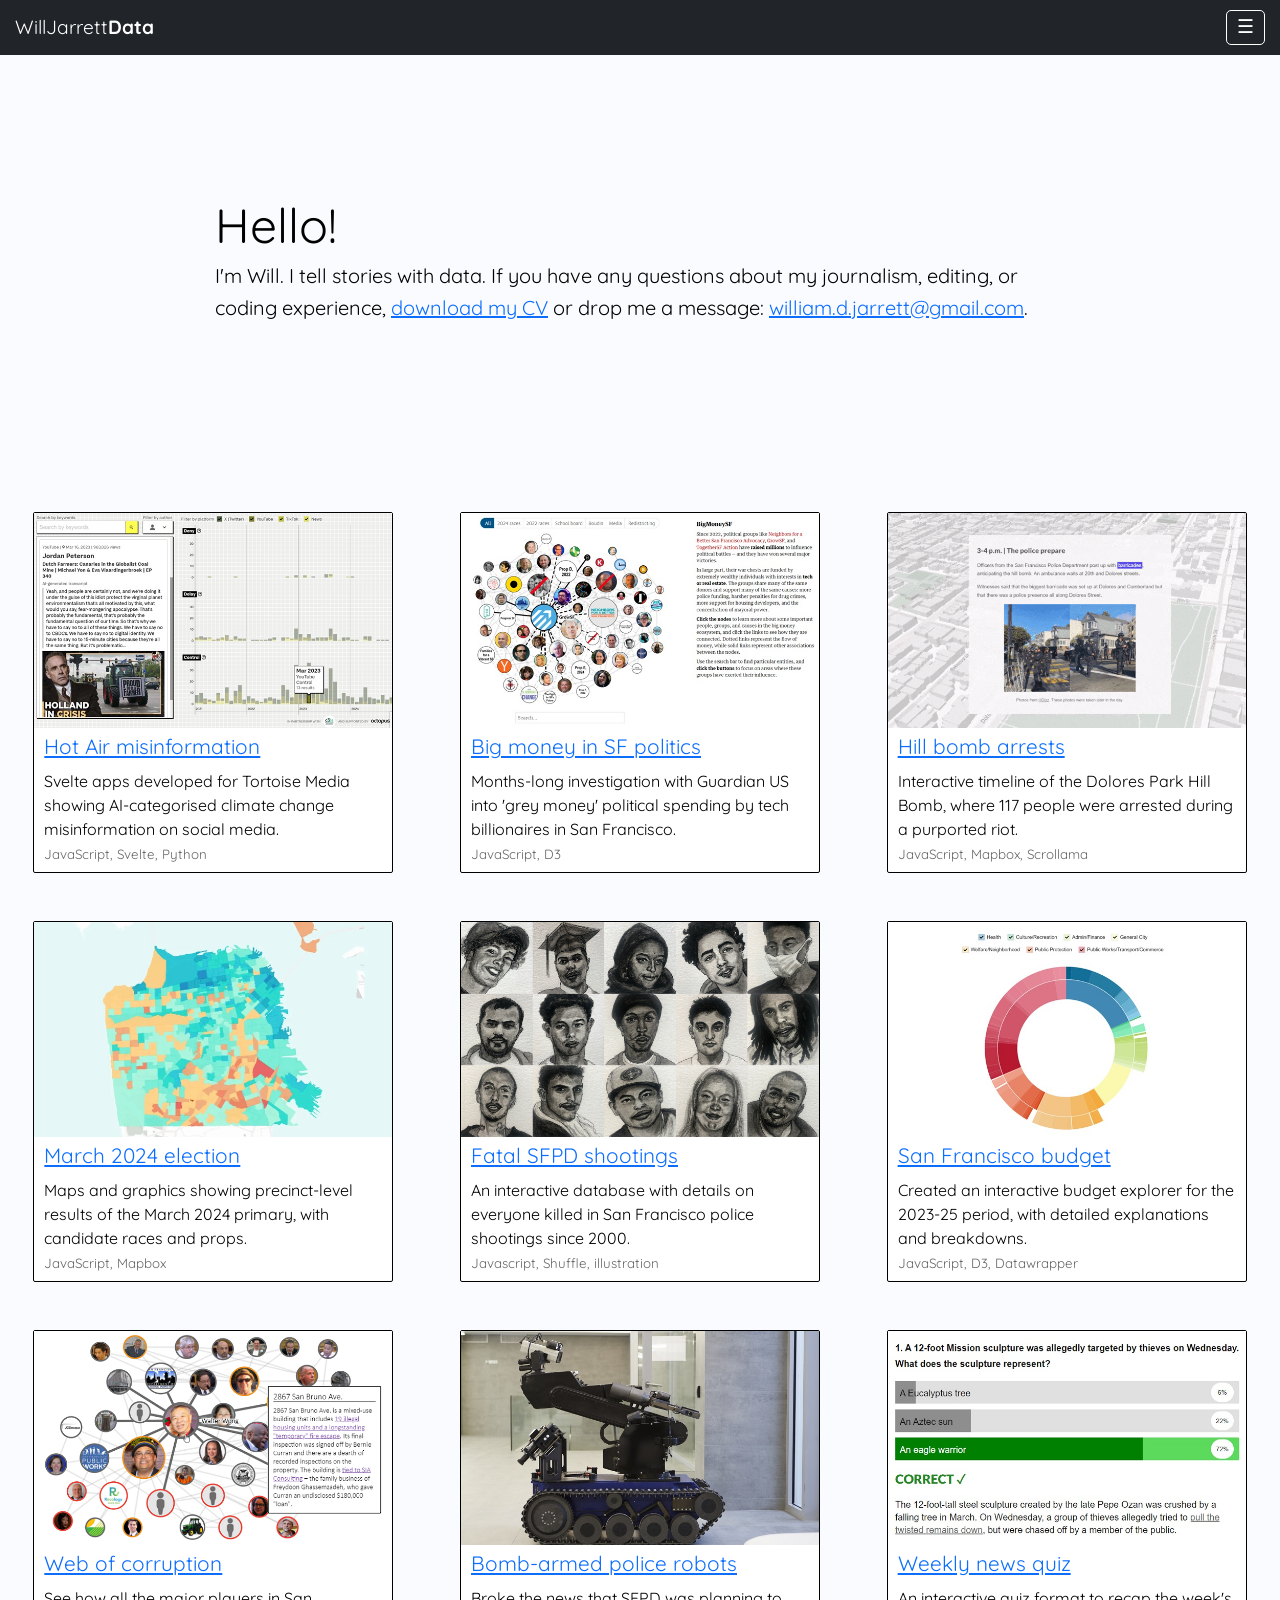
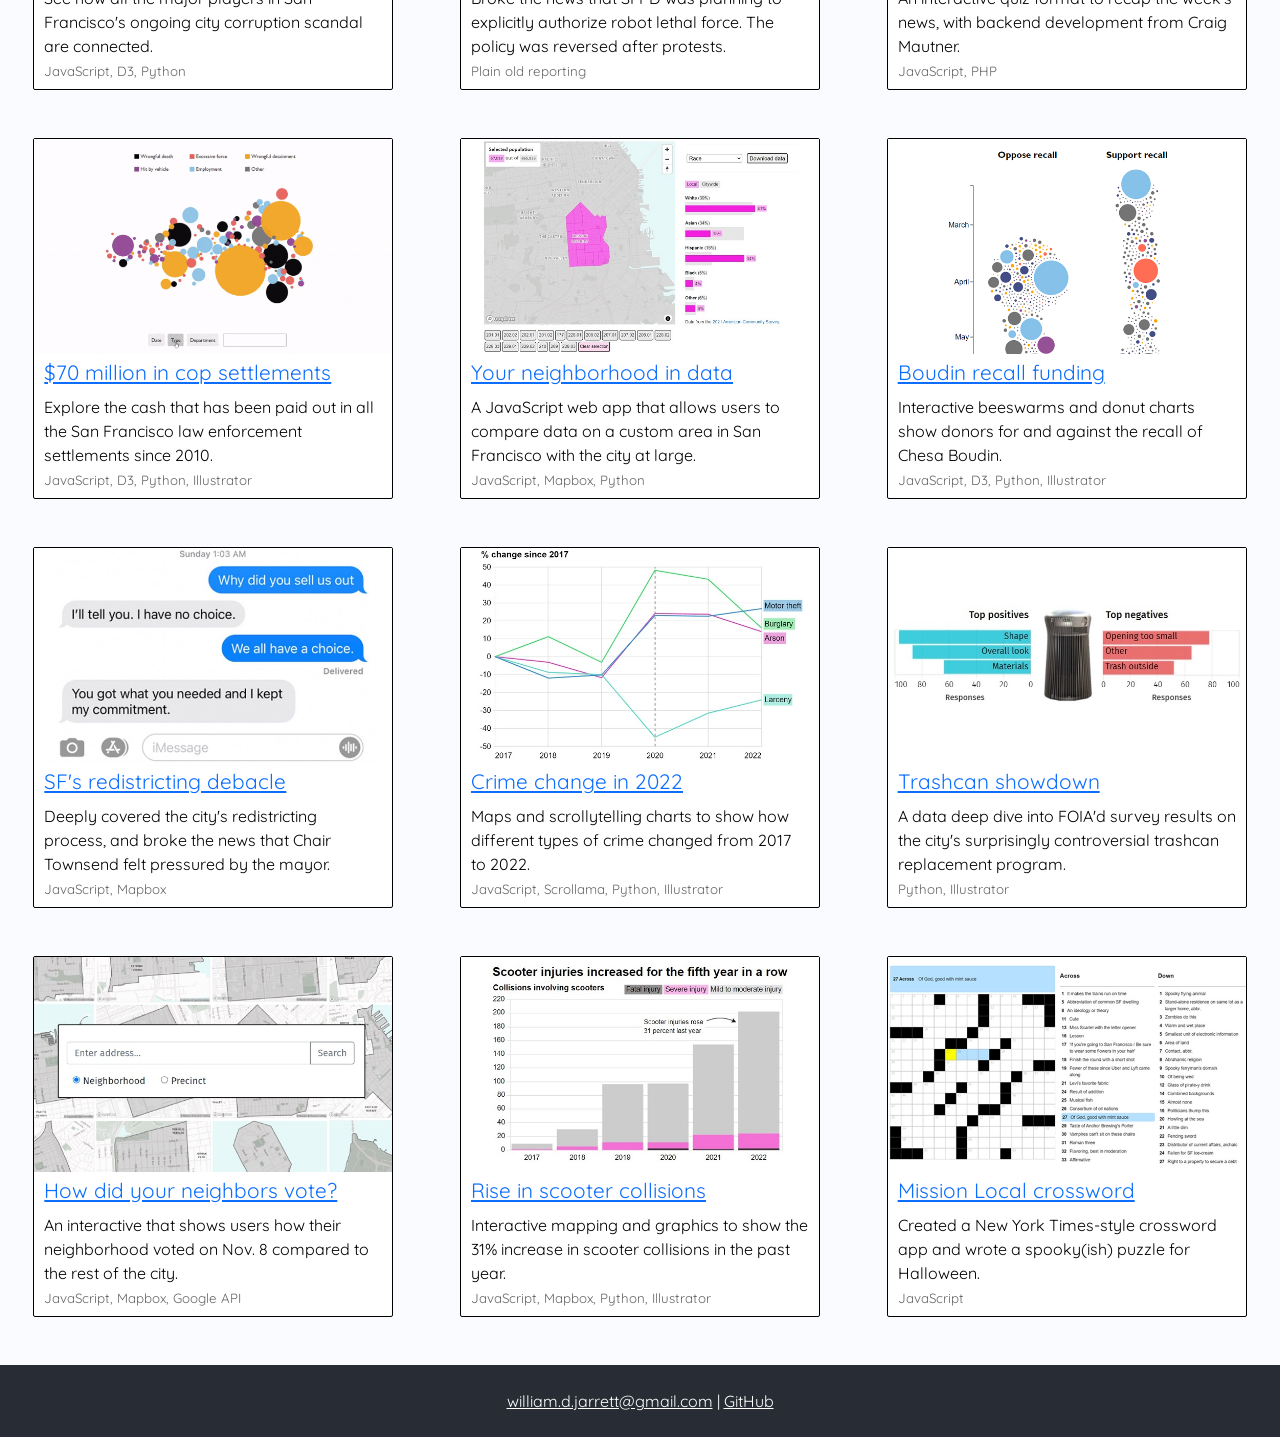
==== index.html @ de9e0d31 "Updates" ====
<!doctype html><html lang="en"><head><meta charset="utf-8"/><link rel="icon" href="/static/images/favicon.png"/><meta name="viewport" content="width=device-width,initial-scale=1"/><meta name="theme-color" content="#000000"/><meta name="description" content="Projects and CV of journalist and developer Will Jarrett"/><title>Home | Will Jarrett Data</title><script defer="defer" src="/static/js/main.ce8c24da.js"></script><link href="/static/css/main.721d0632.css" rel="stylesheet"></head><body><noscript>You need to enable JavaScript to run this site.</noscript><div id="root"></div></body></html>
---- static/css/main.721d0632.css ----
@import url(https://fonts.googleapis.com/css2?family=Quicksand:wght@300..700&display=swap);body{-webkit-font-smoothing:antialiased;-moz-osx-font-smoothing:grayscale;background-color:#f9fbff;font-family:Quicksand,Roboto,sans-serif;margin:0}a{color:#0d6efd}strong{font-weight:700}.header{background-color:#212529;color:#fff;padding:0 15px}.hidden,.visible{box-sizing:border-box;margin:0 auto;width:100%}.visible{display:flex;justify-content:space-between;padding:10px 0}.visible-title{font-weight:400;margin:5px 20px 5px 0}.visible-button,.visible-title{font-size:1.2rem;-webkit-user-select:none;user-select:none}.visible-button{background-color:#212529;border:1px solid #fff;border-radius:5px;color:#fff;cursor:pointer;padding:4px 10px 6px}.visible-button:hover{background-color:#fff;color:#212529;transition:.3s ease}.hidden{display:grid;grid-template-rows:0fr;transition:grid-template-rows .5s ease}.hidden-inner{display:flex;justify-content:space-between;overflow:hidden;width:100%}.hidden-title{font-size:1.5rem;font-weight:400;margin-bottom:5px}.hidden-about{margin:5px 0;max-width:800px}.hidden-about-text{color:#ffffff80;font-size:1rem;font-weight:400;line-height:1.5rem;margin:10px 0}.hidden-contact{margin:5px 20px}.hidden-contact-list{list-style:none;margin:0;padding:0}.hidden-contact-list-item{line-height:2rem}.hidden-contact-list-item a{color:#fff;text-decoration:underline}@media (max-width:600px){.hidden-inner{align-items:flex-start;flex-direction:column}.hidden-contact{margin:5px 0 20px}}.hidden.closed{grid-template-rows:0fr}.hidden.open{grid-template-rows:1fr}.intro{margin:140px auto;max-width:850px;padding:0 20px;text-align:left}.intro-title{font-size:3rem;font-weight:400;margin:0}.intro-text{font-size:1.25rem;font-weight:400;line-height:2rem;margin:5px 0}.article{display:flex;flex-direction:column;height:100%;max-width:360px;width:100%}.article:hover{filter:none;-webkit-filter:brightness(90%);transition:.05s ease-in-out}.article-link{color:inherit;text-decoration:none}.article-inner,.article-link{display:flex;flex-direction:column;height:100%}.article-inner{background-color:#fff;border:1px solid #000;border-radius:2px;justify-content:space-between;padding-bottom:10px}.article-image{object-fit:cover;width:100%}.article-title{color:#0d6efd;font-size:1.3rem;text-decoration:underline}.article-text,.article-title{font-weight:400;margin:5px 0;padding:0 10px}.article-text{flex-grow:1;font-size:1rem;line-height:1.5rem}.article-tags{color:#666;margin:0;padding:0 10px}.articles{grid-gap:3rem;display:grid;gap:3rem;grid-template-columns:repeat(auto-fit,minmax(clamp(260px,33%,320px),1fr));justify-items:center;margin:0 auto;max-width:1300px;padding:3rem 1.5rem}.footer{background-color:#282c34;color:#fff;padding:10px;text-align:center}.footer a{color:inherit;text-decoration:underline}
/*# sourceMappingURL=main.721d0632.css.map*/
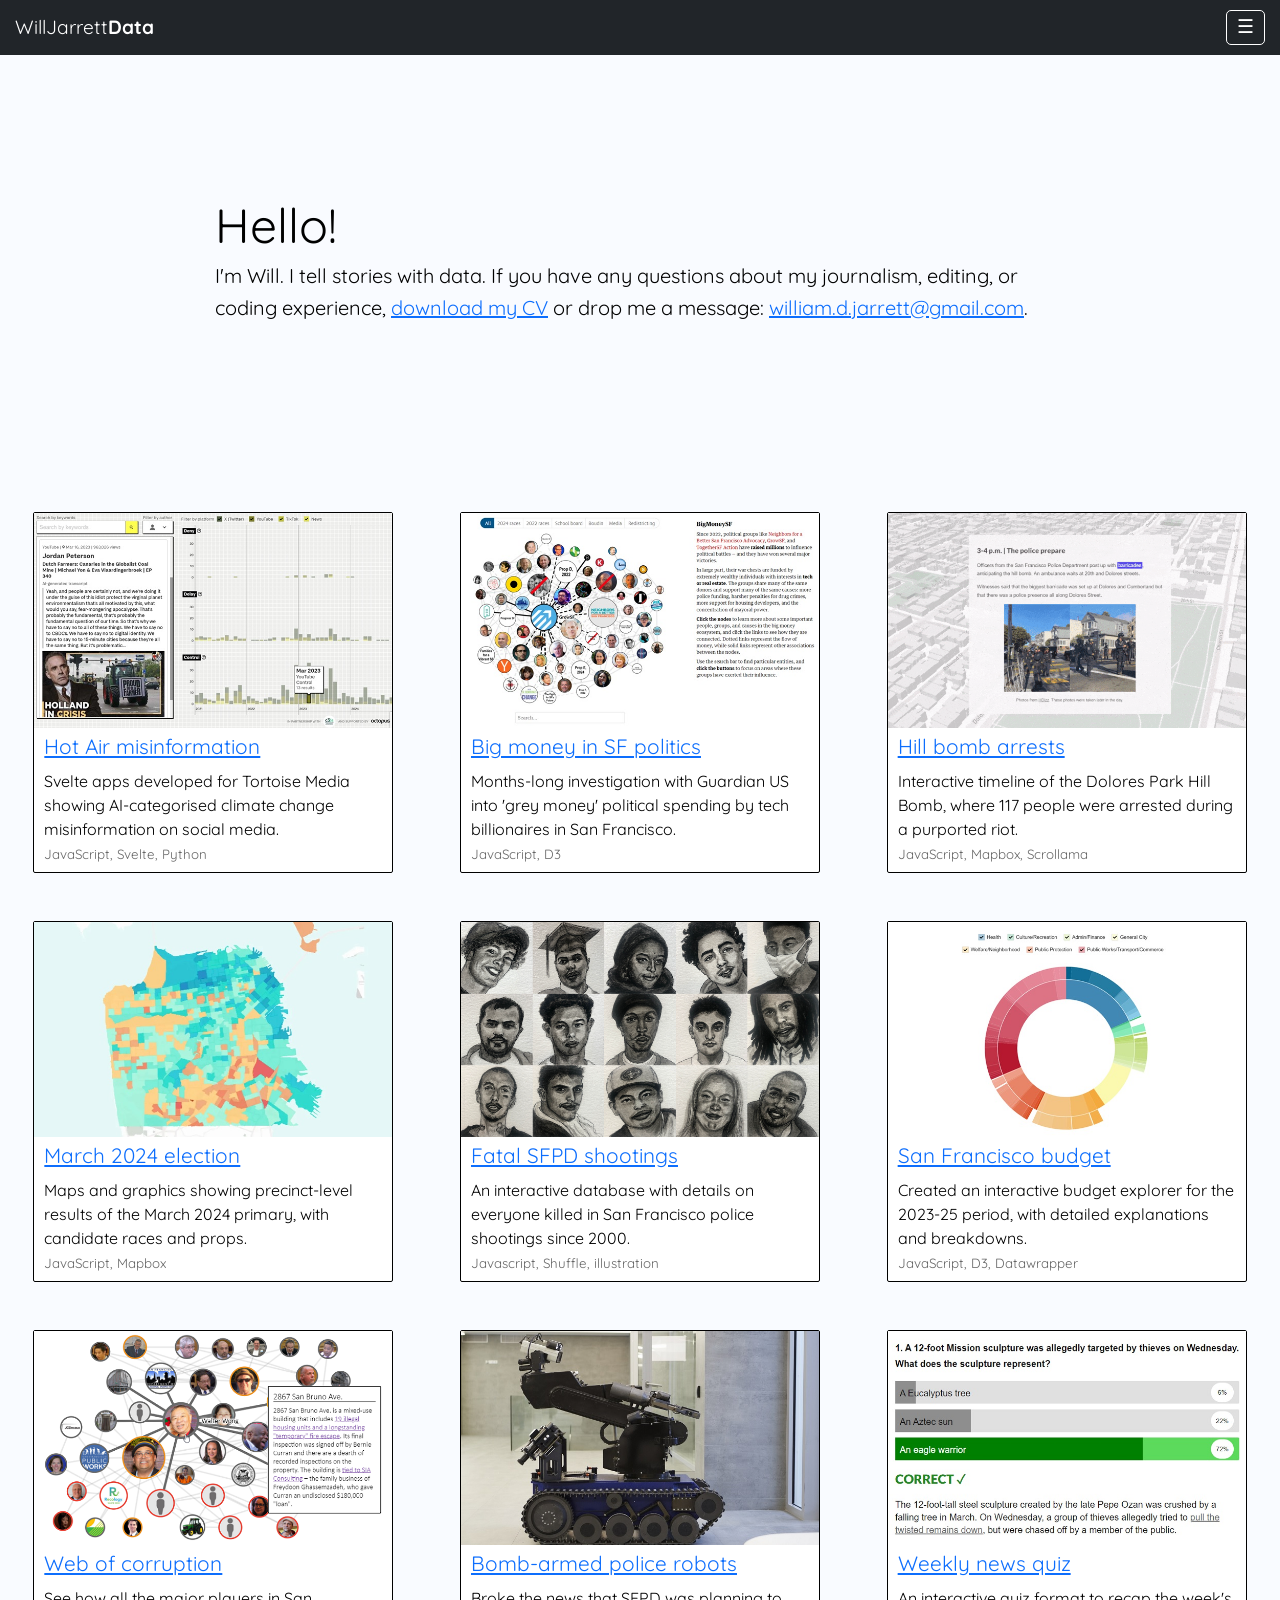
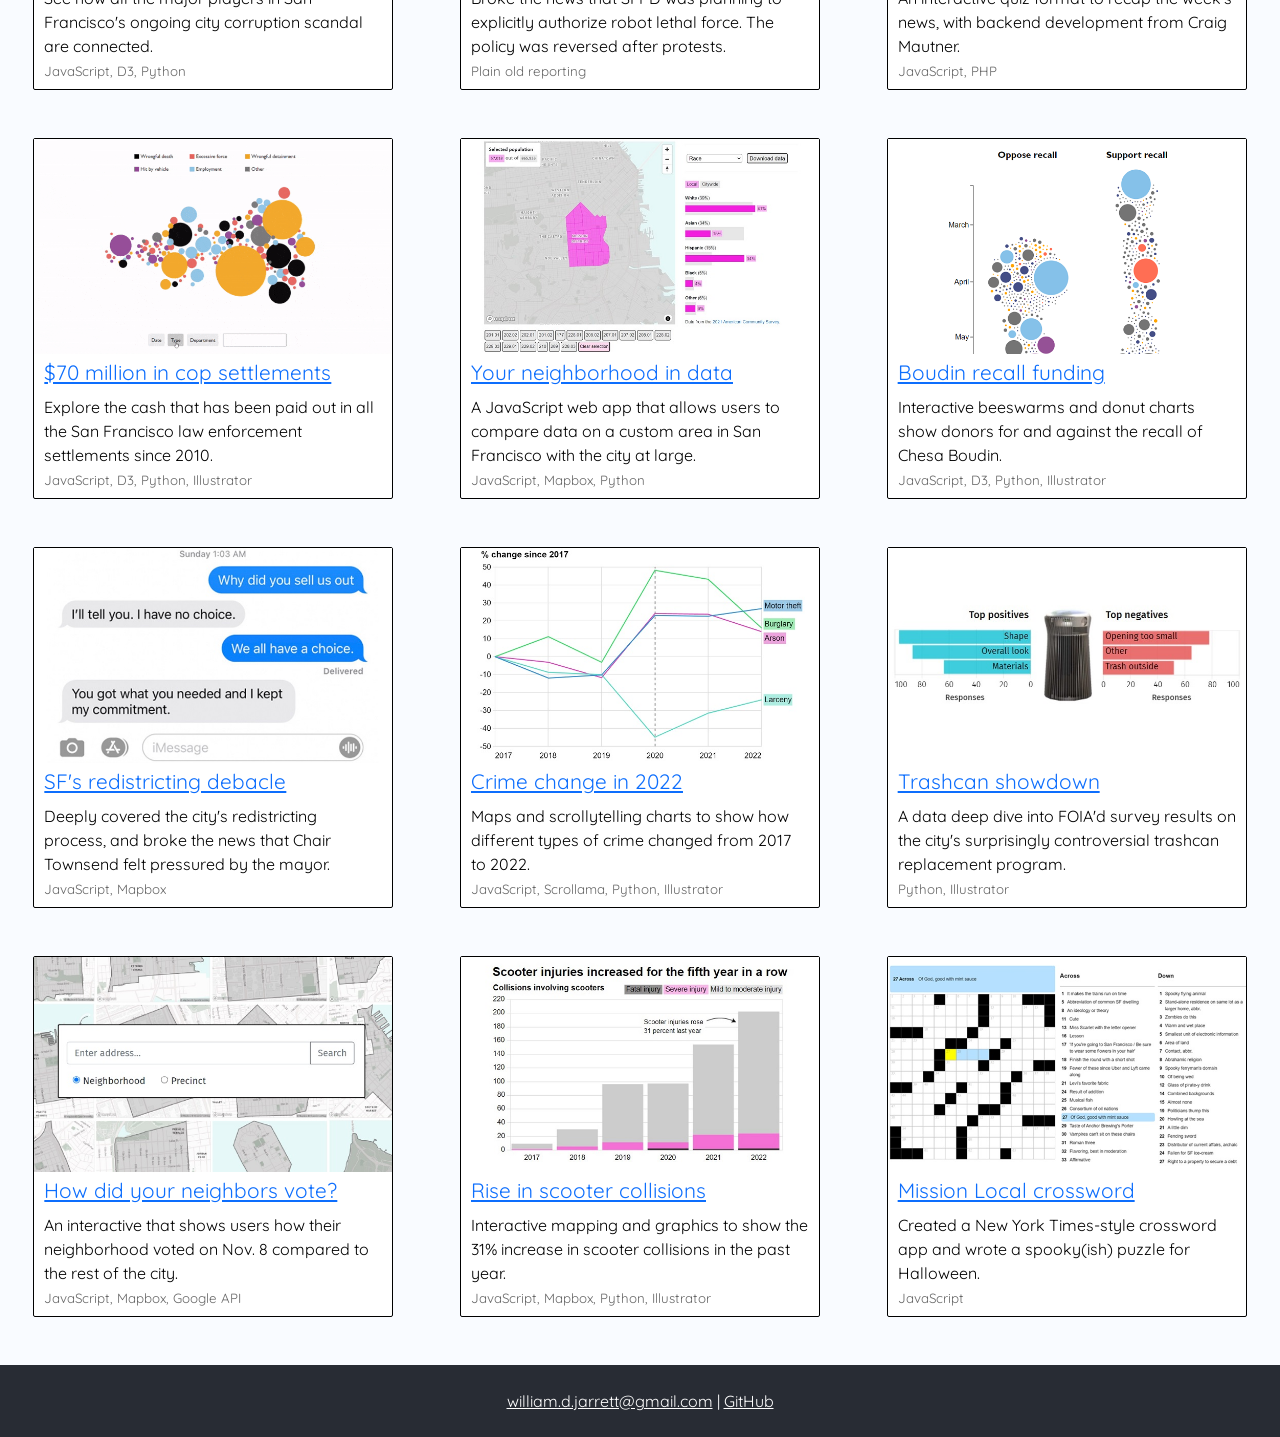
==== commit f6247987: "Updates" ====
--- a/index.html
+++ b/index.html
@@ -1 +1 @@
-<!doctype html><html lang="en"><head><meta charset="utf-8"/><link rel="icon" href="/static/images/favicon.png"/><meta name="viewport" content="width=device-width,initial-scale=1"/><meta name="theme-color" content="#000000"/><meta name="description" content="Projects and CV of journalist and developer Will Jarrett"/><title>Home | Will Jarrett Data</title><script defer="defer" src="/static/js/main.ce8c24da.js"></script><link href="/static/css/main.721d0632.css" rel="stylesheet"></head><body><noscript>You need to enable JavaScript to run this site.</noscript><div id="root"></div></body></html>+<!doctype html><html lang="en"><head><meta charset="utf-8"/><link rel="icon" href="/static/images/favicon.png"/><meta name="viewport" content="width=device-width,initial-scale=1"/><meta name="theme-color" content="#000000"/><meta name="description" content="Projects and CV of journalist and developer Will Jarrett"/><title>Home | Will Jarrett Data</title><script defer="defer" src="/static/js/main.ce8c24da.js"></script><link href="/static/css/main.48e155f6.css" rel="stylesheet"></head><body><noscript>You need to enable JavaScript to run this site.</noscript><div id="root"></div></body></html>
--- a/static/css/main.48e155f6.css
+++ b/static/css/main.48e155f6.css
@@ -0,0 +1,2 @@
+@import url(https://fonts.googleapis.com/css2?family=Quicksand:wght@300..700&display=swap);body{-webkit-font-smoothing:antialiased;-moz-osx-font-smoothing:grayscale;background-color:#f9fbff;font-family:Quicksand,Roboto,sans-serif;margin:0}a{color:#0d6efd}strong{font-weight:700}.header{background-color:#212529;color:#fff;padding:0 15px}.hidden,.visible{box-sizing:border-box;margin:0 auto;width:100%}.visible{display:flex;justify-content:space-between;padding:10px 0}.visible-title{font-weight:400;margin:5px 20px 5px 0}.visible-button,.visible-title{font-size:1.2rem;-webkit-user-select:none;user-select:none}.visible-button{background-color:#212529;border:1px solid #fff;border-radius:5px;color:#fff;cursor:pointer;padding:4px 10px 6px}.visible-button:hover{background-color:#fff;color:#212529;transition:.3s ease}.hidden{display:grid;grid-template-rows:0fr;transition:grid-template-rows .5s ease}.hidden-inner{display:flex;justify-content:space-between;overflow:hidden;width:100%}.hidden-title{font-size:1.5rem;font-weight:400;margin-bottom:5px}.hidden-about{margin:5px 0;max-width:700px}.hidden-about-text{color:#ffffff80;font-size:1rem;font-weight:400;line-height:1.5rem;margin:10px 0}.hidden-contact{margin:5px 20px}.hidden-contact-list{list-style:none;margin:0;padding:0}.hidden-contact-list-item{line-height:2rem}.hidden-contact-list-item a{color:#fff;text-decoration:underline}@media (max-width:600px){.hidden-inner{align-items:flex-start;flex-direction:column}.hidden-contact{margin:5px 0 20px}}.hidden.closed{grid-template-rows:0fr}.hidden.open{grid-template-rows:1fr}.intro{margin:140px auto;max-width:850px;padding:0 20px;text-align:left}.intro-title{font-size:3rem;font-weight:400;margin:0}.intro-text{font-size:1.25rem;font-weight:400;line-height:2rem;margin:5px 0}.article{display:flex;flex-direction:column;height:100%;max-width:360px;width:100%}.article:hover{filter:none;-webkit-filter:brightness(90%);transition:.05s ease-in-out}.article-link{color:inherit;text-decoration:none}.article-inner,.article-link{display:flex;flex-direction:column;height:100%}.article-inner{background-color:#fff;border:1px solid #000;border-radius:2px;justify-content:space-between;padding-bottom:10px}.article-image{object-fit:cover;width:100%}.article-title{color:#0d6efd;font-size:1.3rem;text-decoration:underline}.article-text,.article-title{font-weight:400;margin:5px 0;padding:0 10px}.article-text{flex-grow:1;font-size:1rem;line-height:1.5rem}.article-tags{color:#666;margin:0;padding:0 10px}.articles{grid-gap:3rem;display:grid;gap:3rem;grid-template-columns:repeat(auto-fit,minmax(clamp(260px,33%,320px),1fr));justify-items:center;margin:0 auto;max-width:1300px;padding:3rem 1.5rem}.footer{background-color:#282c34;color:#fff;padding:10px;text-align:center}.footer a{color:inherit;text-decoration:underline}
+/*# sourceMappingURL=main.48e155f6.css.map*/
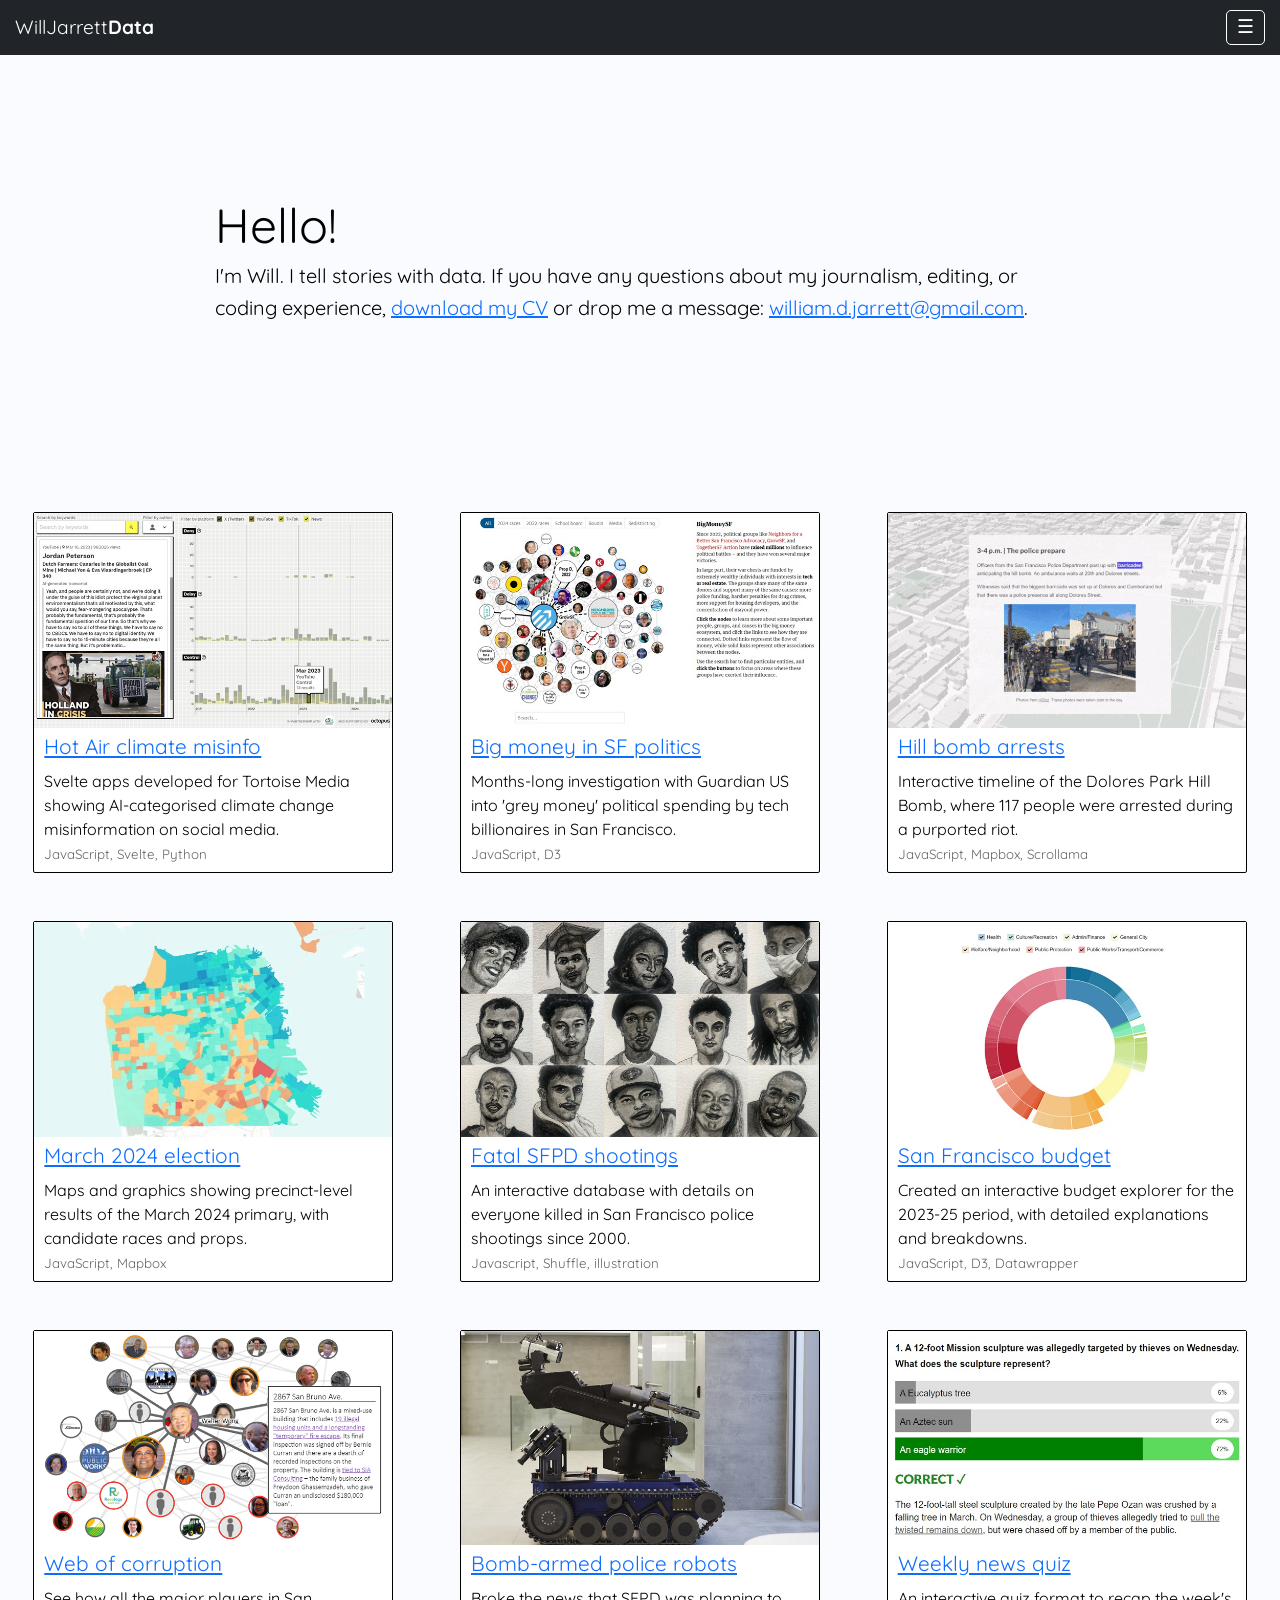
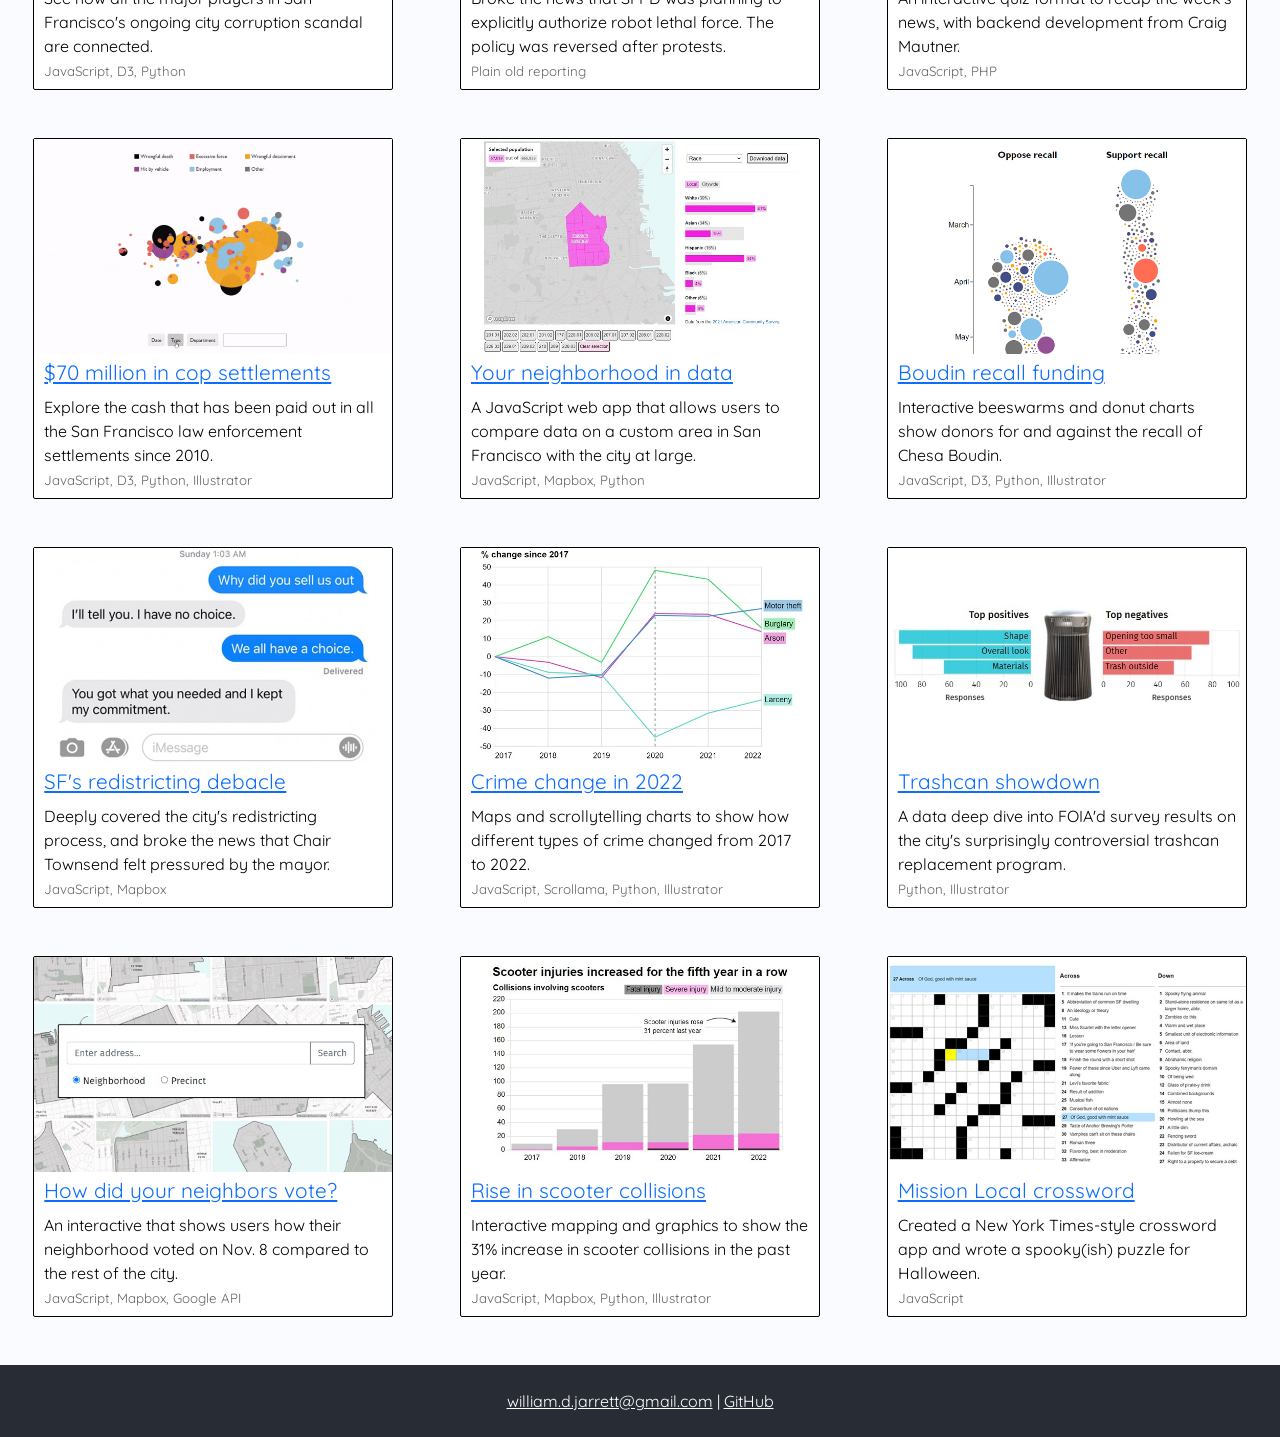
==== commit 18308bdd: "Updates" ====
--- a/index.html
+++ b/index.html
@@ -1 +1 @@
-<!doctype html><html lang="en"><head><meta charset="utf-8"/><link rel="icon" href="/static/images/favicon.png"/><meta name="viewport" content="width=device-width,initial-scale=1"/><meta name="theme-color" content="#000000"/><meta name="description" content="Projects and CV of journalist and developer Will Jarrett"/><title>Home | Will Jarrett Data</title><script defer="defer" src="/static/js/main.ce8c24da.js"></script><link href="/static/css/main.48e155f6.css" rel="stylesheet"></head><body><noscript>You need to enable JavaScript to run this site.</noscript><div id="root"></div></body></html>+<!doctype html><html lang="en"><head><meta charset="utf-8"/><link rel="icon" href="/static/images/favicon.png"/><meta name="viewport" content="width=device-width,initial-scale=1"/><meta name="theme-color" content="#000000"/><meta name="description" content="Projects and CV of journalist and developer Will Jarrett"/><title>Home | Will Jarrett Data</title><script defer="defer" src="/static/js/main.e7988b1e.js"></script><link href="/static/css/main.48e155f6.css" rel="stylesheet"></head><body><noscript>You need to enable JavaScript to run this site.</noscript><div id="root"></div></body></html>
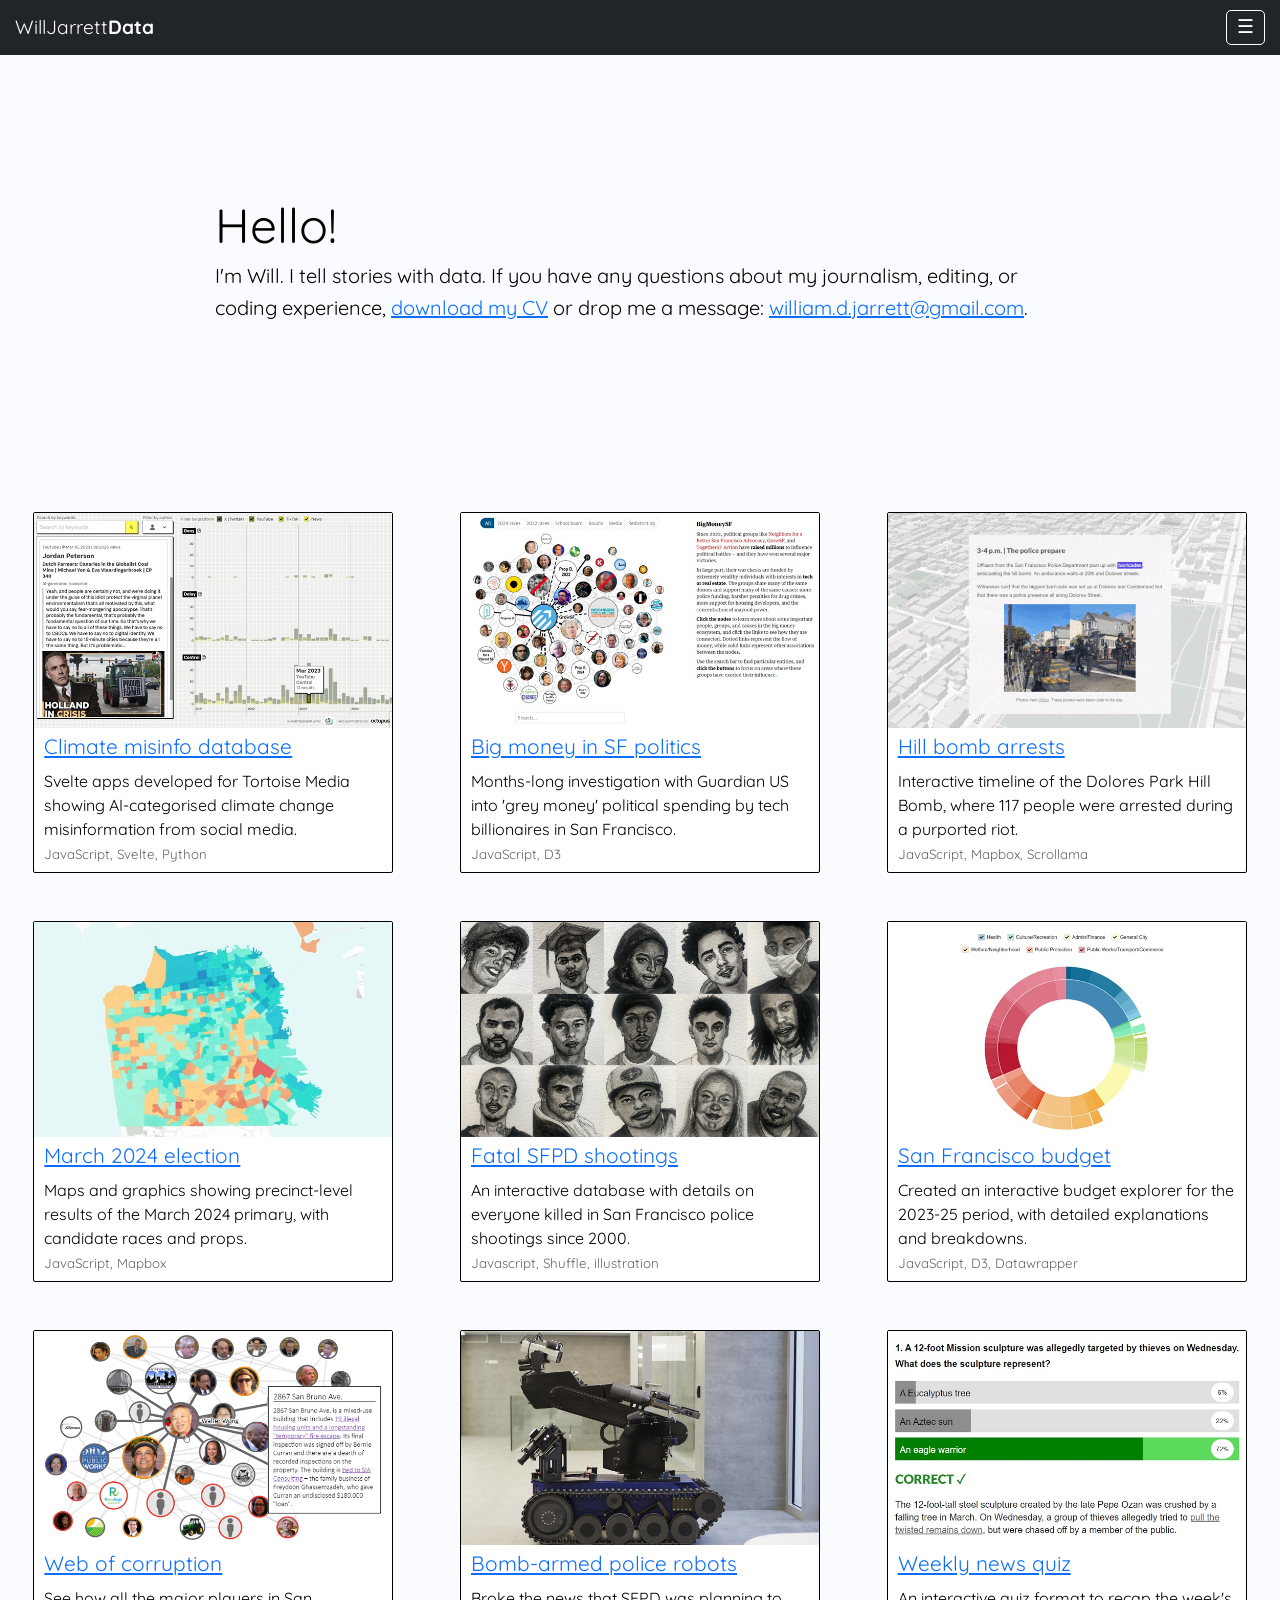
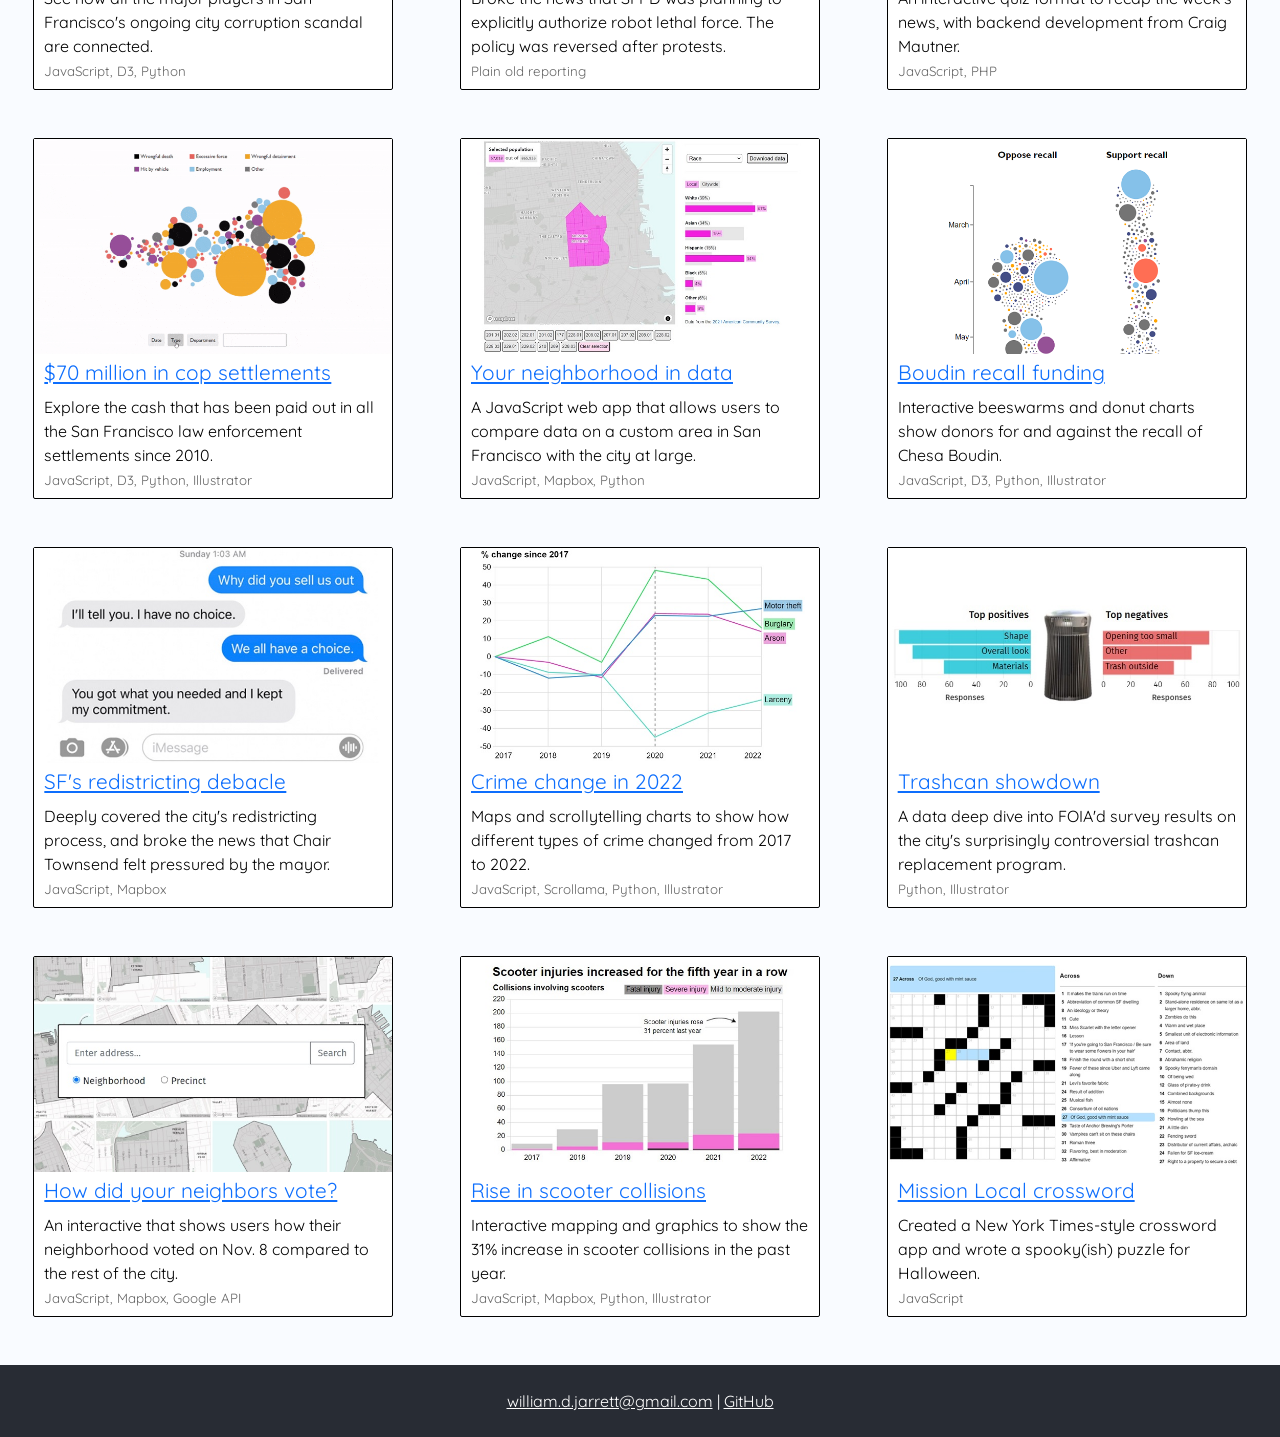
==== commit 6f241507: "Updates" ====
--- a/index.html
+++ b/index.html
@@ -1 +1 @@
-<!doctype html><html lang="en"><head><meta charset="utf-8"/><link rel="icon" href="/static/images/favicon.png"/><meta name="viewport" content="width=device-width,initial-scale=1"/><meta name="theme-color" content="#000000"/><meta name="description" content="Projects and CV of journalist and developer Will Jarrett"/><title>Home | Will Jarrett Data</title><script defer="defer" src="/static/js/main.e7988b1e.js"></script><link href="/static/css/main.48e155f6.css" rel="stylesheet"></head><body><noscript>You need to enable JavaScript to run this site.</noscript><div id="root"></div></body></html>+<!doctype html><html lang="en"><head><meta charset="utf-8"/><link rel="icon" href="/static/images/favicon.png"/><meta name="viewport" content="width=device-width,initial-scale=1"/><meta name="theme-color" content="#000000"/><meta name="description" content="Projects and CV of journalist and developer Will Jarrett"/><title>Home | Will Jarrett Data</title><script defer="defer" src="/static/js/main.12822449.js"></script><link href="/static/css/main.48e155f6.css" rel="stylesheet"></head><body><noscript>You need to enable JavaScript to run this site.</noscript><div id="root"></div></body></html>
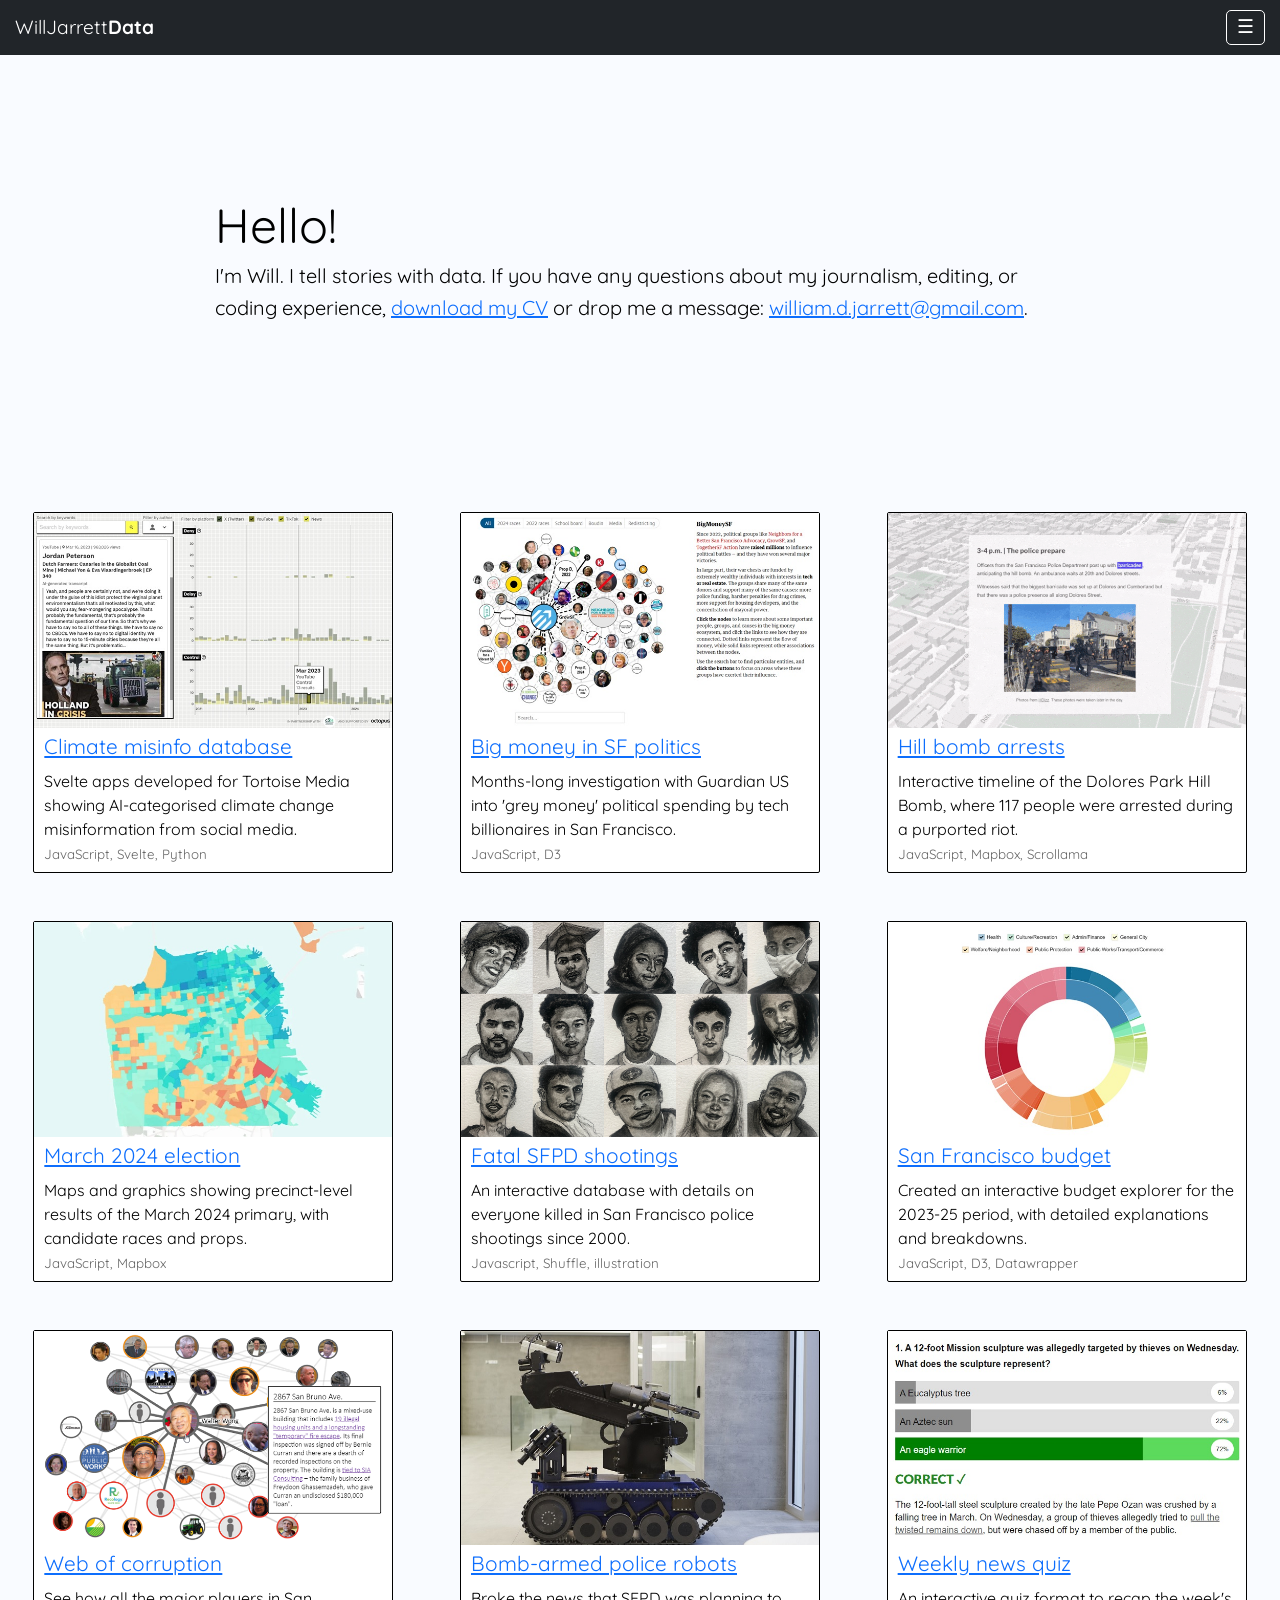
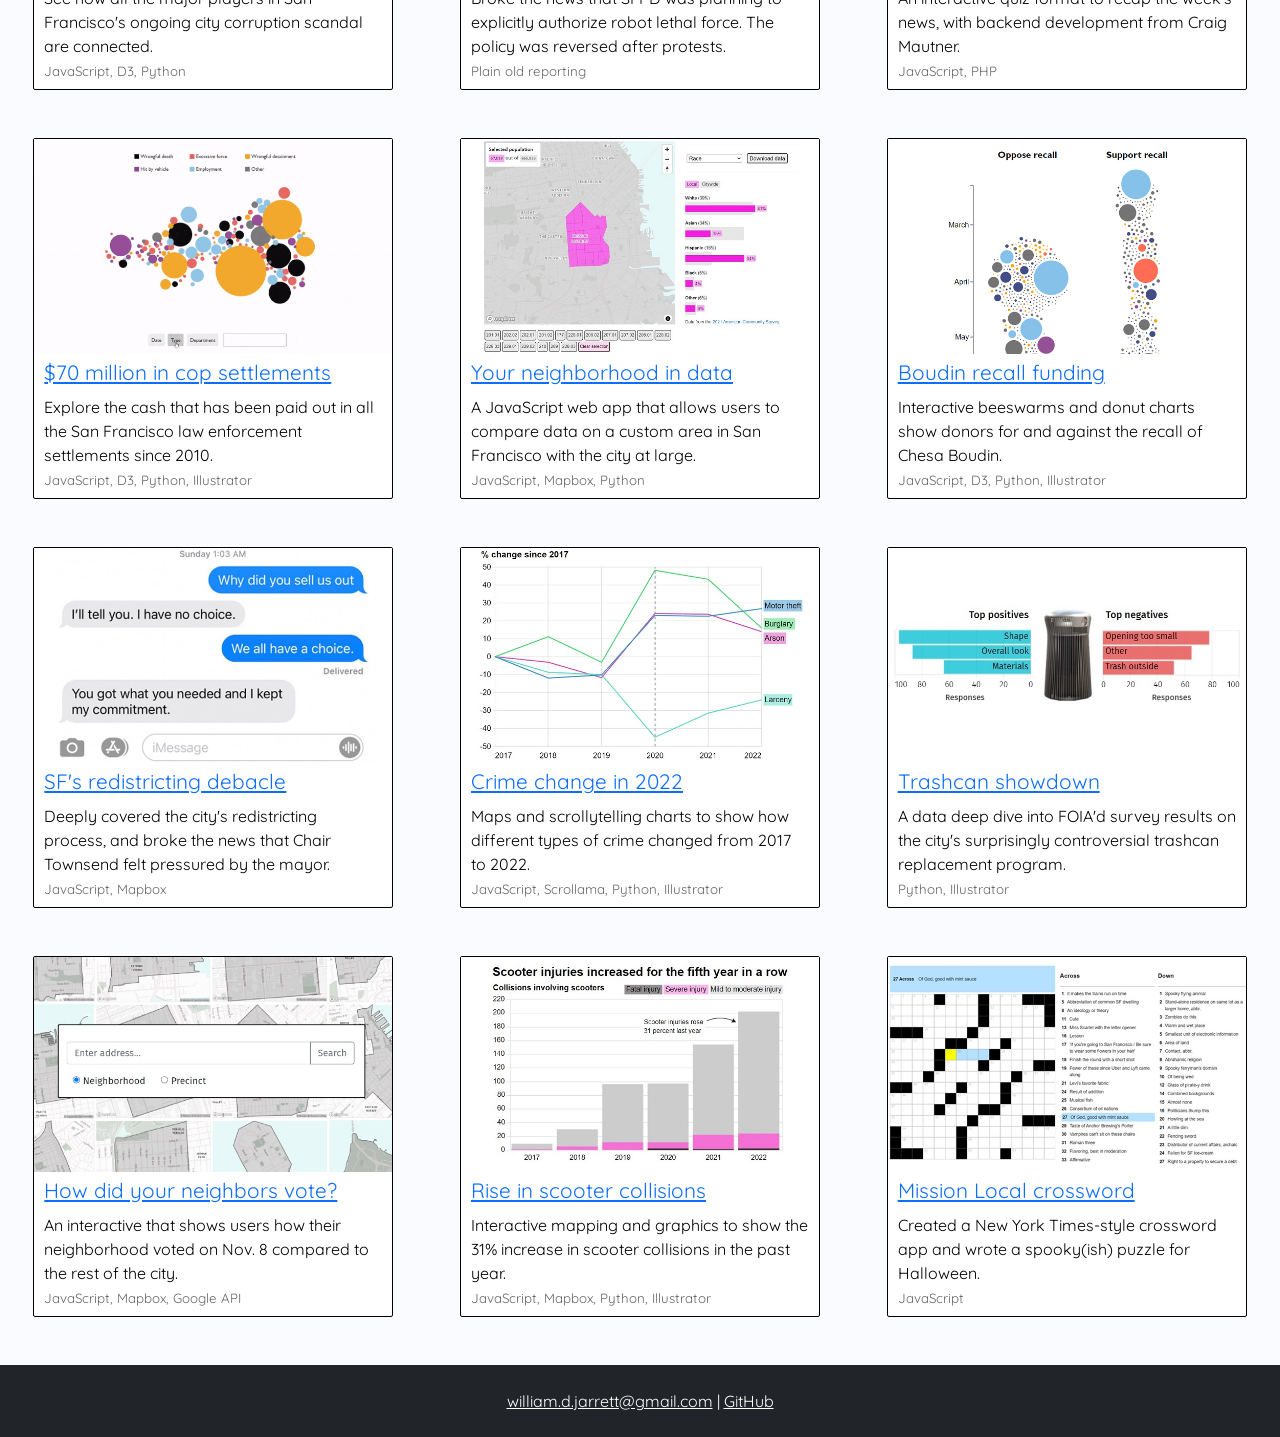
==== commit b9c50ba5: "Updates" ====
--- a/index.html
+++ b/index.html
@@ -1 +1 @@
-<!doctype html><html lang="en"><head><meta charset="utf-8"/><link rel="icon" href="/static/images/favicon.png"/><meta name="viewport" content="width=device-width,initial-scale=1"/><meta name="theme-color" content="#000000"/><meta name="description" content="Projects and CV of journalist and developer Will Jarrett"/><title>Home | Will Jarrett Data</title><script defer="defer" src="/static/js/main.12822449.js"></script><link href="/static/css/main.48e155f6.css" rel="stylesheet"></head><body><noscript>You need to enable JavaScript to run this site.</noscript><div id="root"></div></body></html>+<!doctype html><html lang="en"><head><meta charset="utf-8"/><link rel="icon" href="/static/images/favicon.png"/><meta name="viewport" content="width=device-width,initial-scale=1"/><meta name="theme-color" content="#000000"/><meta name="description" content="Projects and CV of journalist and developer Will Jarrett"/><title>Home | Will Jarrett Data</title><script defer="defer" src="/static/js/main.12822449.js"></script><link href="/static/css/main.b588679b.css" rel="stylesheet"></head><body><noscript>You need to enable JavaScript to run this site.</noscript><div id="root"></div></body></html>
--- a/static/css/main.b588679b.css
+++ b/static/css/main.b588679b.css
@@ -0,0 +1,2 @@
+@import url(https://fonts.googleapis.com/css2?family=Quicksand:wght@300..700&display=swap);body{-webkit-font-smoothing:antialiased;-moz-osx-font-smoothing:grayscale;background-color:#f9fbff;font-family:Quicksand,Roboto,sans-serif;margin:0}a{color:#0d6efd}strong{font-weight:700}.header{background-color:#212529;color:#fff;padding:0 15px}.hidden,.visible{box-sizing:border-box;margin:0 auto;width:100%}.visible{display:flex;justify-content:space-between;padding:10px 0}.visible-title{font-weight:400;margin:5px 20px 5px 0}.visible-button,.visible-title{font-size:1.2rem;-webkit-user-select:none;user-select:none}.visible-button{background-color:#212529;border:1px solid #fff;border-radius:5px;color:#fff;cursor:pointer;padding:4px 10px 6px}.visible-button:hover{background-color:#fff;color:#212529;transition:.3s ease}.hidden{display:grid;grid-template-rows:0fr;transition:grid-template-rows .5s ease}.hidden-inner{display:flex;justify-content:space-between;overflow:hidden;width:100%}.hidden-title{font-size:1.5rem;font-weight:400;margin-bottom:5px}.hidden-about{margin:5px 0;max-width:700px}.hidden-about-text{color:#ffffff80;font-size:1rem;font-weight:400;line-height:1.5rem;margin:10px 0}.hidden-contact{margin:5px 20px}.hidden-contact-list{list-style:none;margin:0;padding:0}.hidden-contact-list-item{line-height:2rem}.hidden-contact-list-item a{color:#fff;text-decoration:underline}@media (max-width:600px){.hidden-inner{align-items:flex-start;flex-direction:column}.hidden-contact{margin:5px 0 20px}}.hidden.closed{grid-template-rows:0fr}.hidden.open{grid-template-rows:1fr}.intro{margin:140px auto;max-width:850px;padding:0 20px;text-align:left}.intro-title{font-size:3rem;font-weight:400;margin:0}.intro-text{font-size:1.25rem;font-weight:400;line-height:2rem;margin:5px 0}.article{display:flex;flex-direction:column;height:100%;max-width:360px;width:100%}.article:hover{filter:none;-webkit-filter:brightness(90%);transition:.05s ease-in-out}.article-link{color:inherit;text-decoration:none}.article-inner,.article-link{display:flex;flex-direction:column;height:100%}.article-inner{background-color:#fff;border:1px solid #000;border-radius:2px;justify-content:space-between;padding-bottom:10px}.article-image{object-fit:cover;width:100%}.article-title{color:#0d6efd;font-size:1.3rem;text-decoration:underline}.article-text,.article-title{font-weight:400;margin:5px 0;padding:0 10px}.article-text{flex-grow:1;font-size:1rem;line-height:1.5rem}.article-tags{color:#666;margin:0;padding:0 10px}.articles{grid-gap:3rem;display:grid;gap:3rem;grid-template-columns:repeat(auto-fit,minmax(clamp(260px,33%,320px),1fr));justify-items:center;margin:0 auto;max-width:1300px;padding:3rem 1.5rem}.footer{background-color:#212529;color:#fff;padding:10px;text-align:center}.footer a{color:inherit;text-decoration:underline}
+/*# sourceMappingURL=main.b588679b.css.map*/
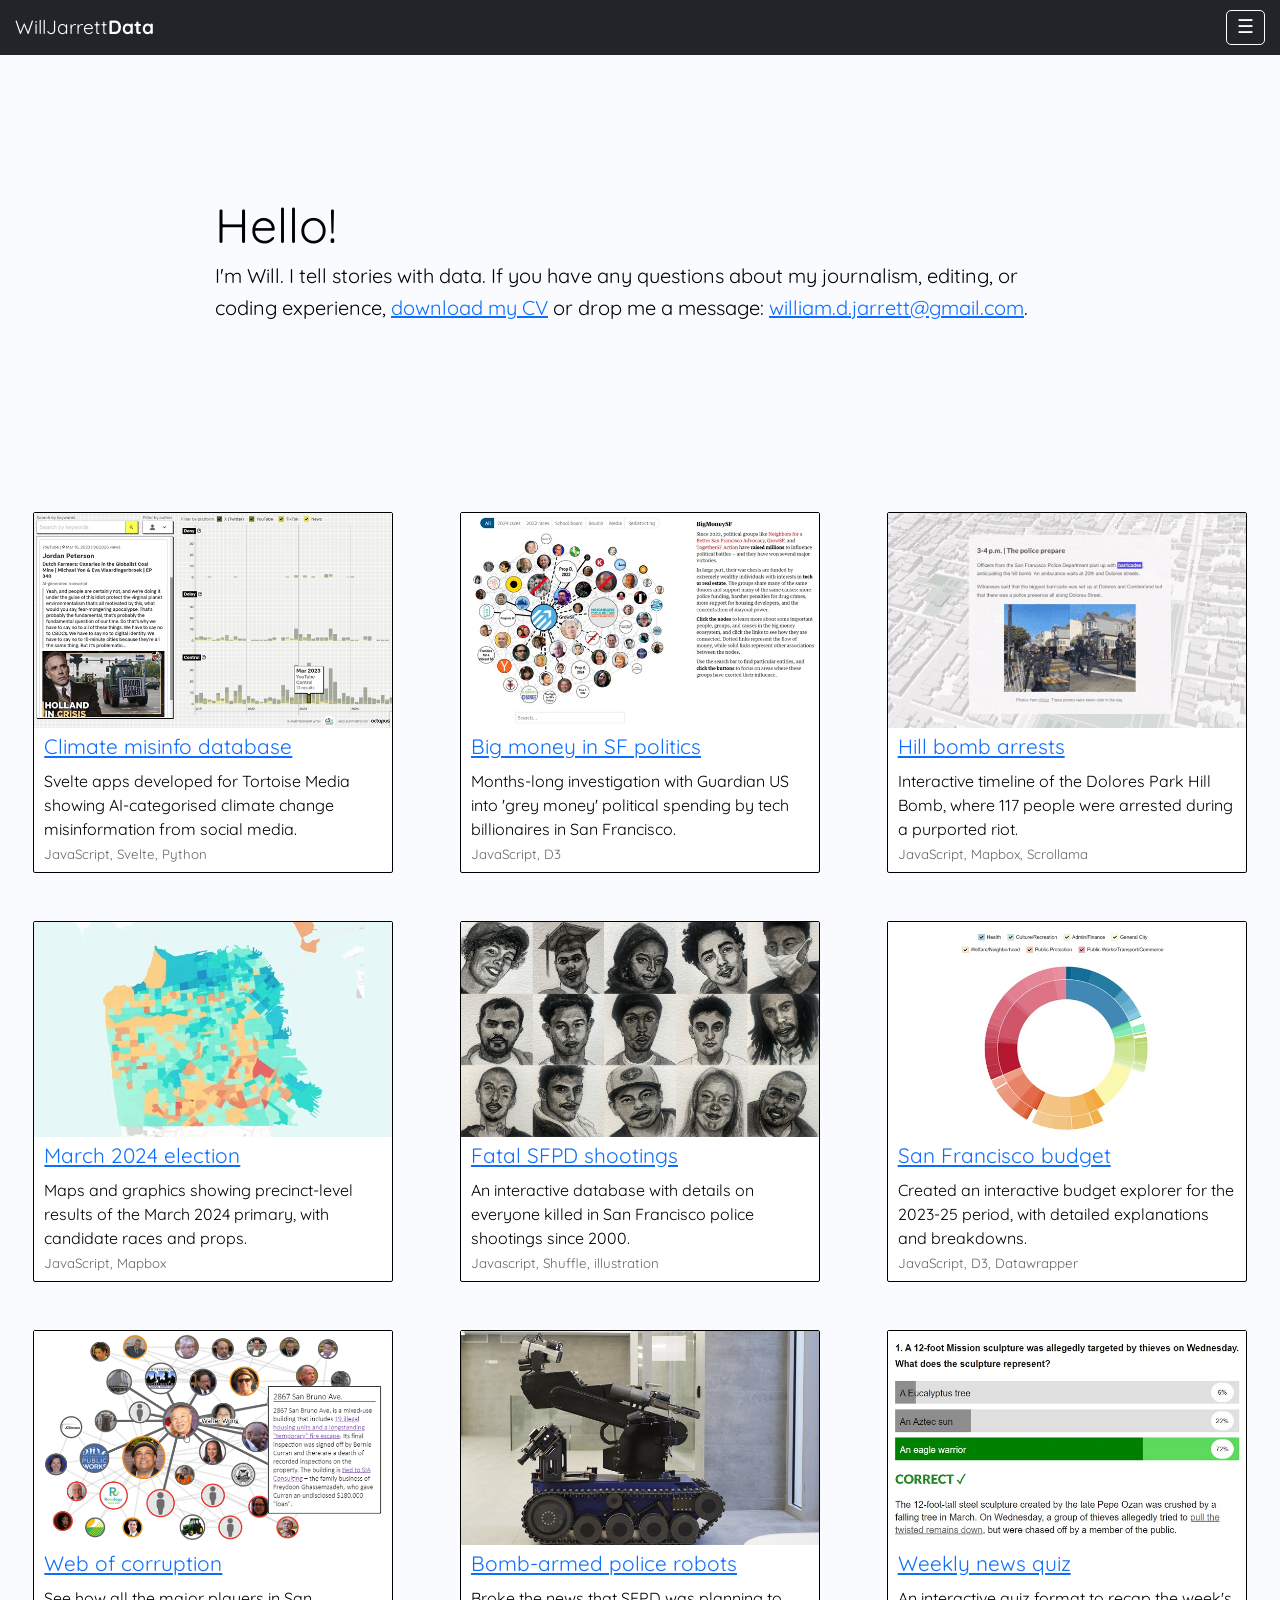
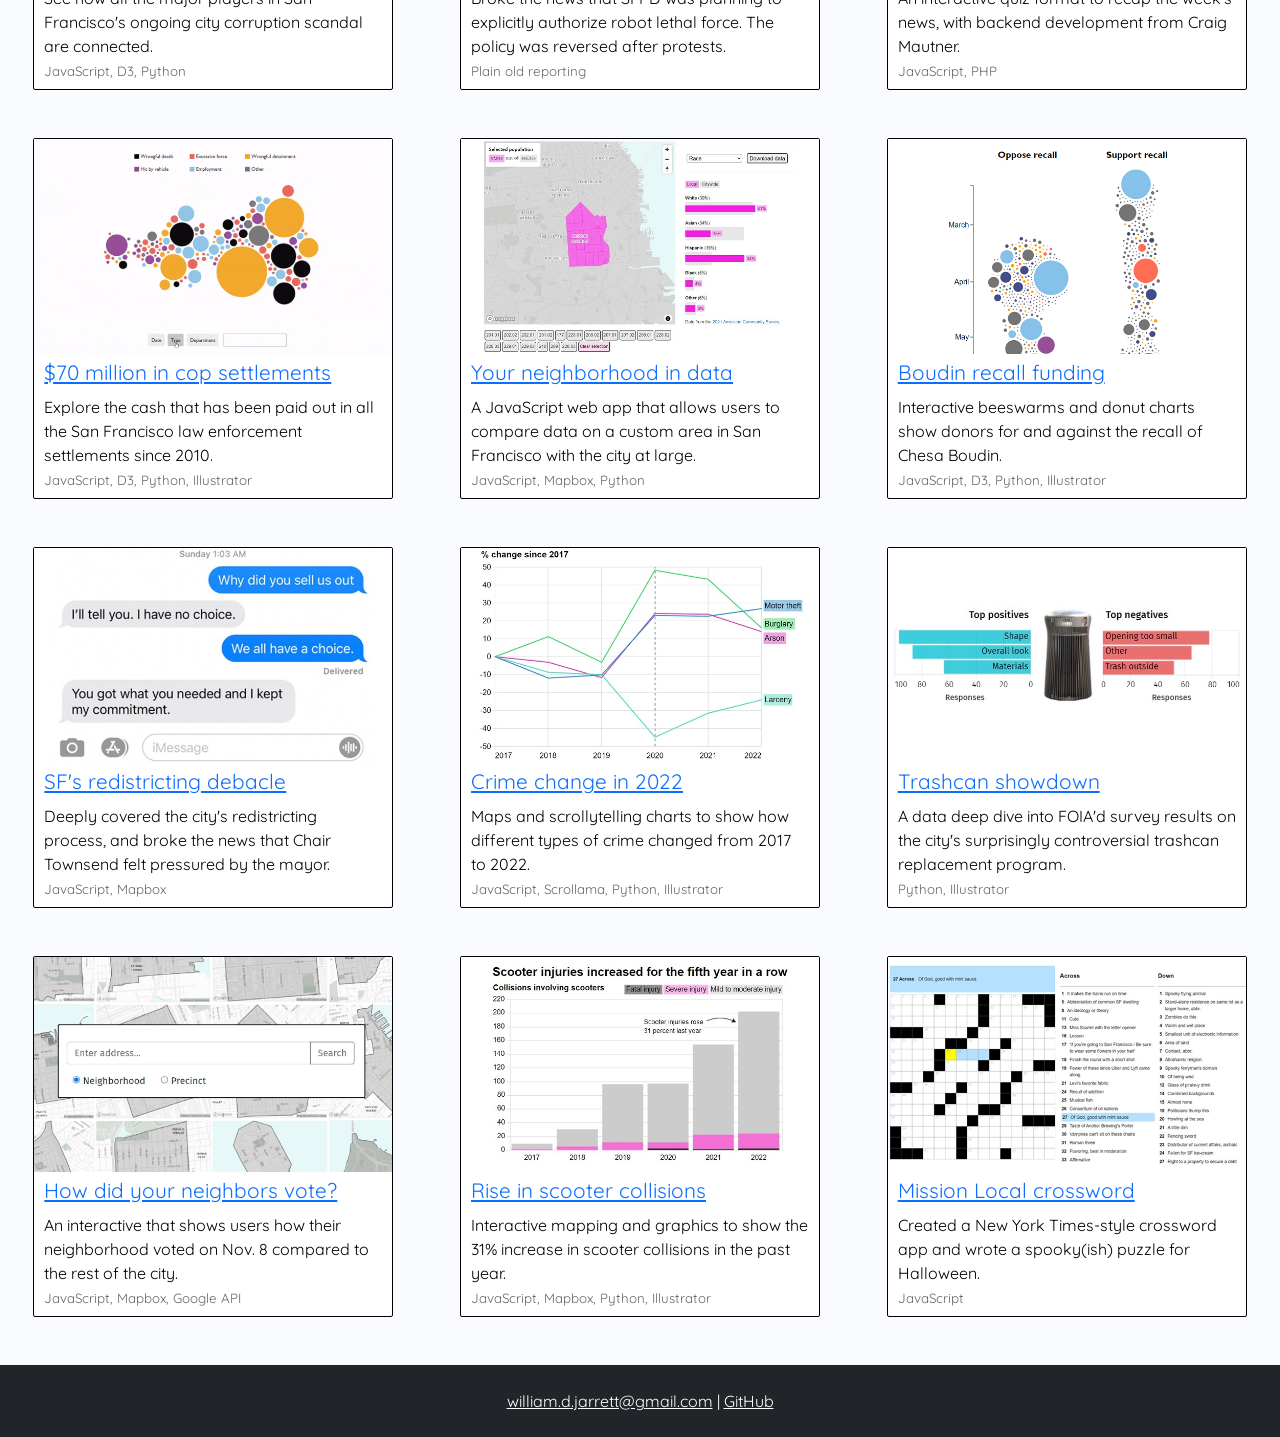
==== commit 030bece8: "Updates" ====
--- a/index.html
+++ b/index.html
@@ -1 +1 @@
-<!doctype html><html lang="en"><head><meta charset="utf-8"/><link rel="icon" href="/static/images/favicon.png"/><meta name="viewport" content="width=device-width,initial-scale=1"/><meta name="theme-color" content="#000000"/><meta name="description" content="Projects and CV of journalist and developer Will Jarrett"/><title>Home | Will Jarrett Data</title><script defer="defer" src="/static/js/main.12822449.js"></script><link href="/static/css/main.b588679b.css" rel="stylesheet"></head><body><noscript>You need to enable JavaScript to run this site.</noscript><div id="root"></div></body></html>+<!doctype html><html lang="en"><head><meta charset="utf-8"/><link rel="icon" href="/static/images/favicon.png"/><meta name="viewport" content="width=device-width,initial-scale=1"/><meta name="theme-color" content="#000000"/><meta name="description" content="Projects and CV of journalist and developer Will Jarrett"/><title>Home | Will Jarrett Data</title><script defer="defer" src="/static/js/main.25a721a6.js"></script><link href="/static/css/main.b588679b.css" rel="stylesheet"></head><body><noscript>You need to enable JavaScript to run this site.</noscript><div id="root"></div></body></html>
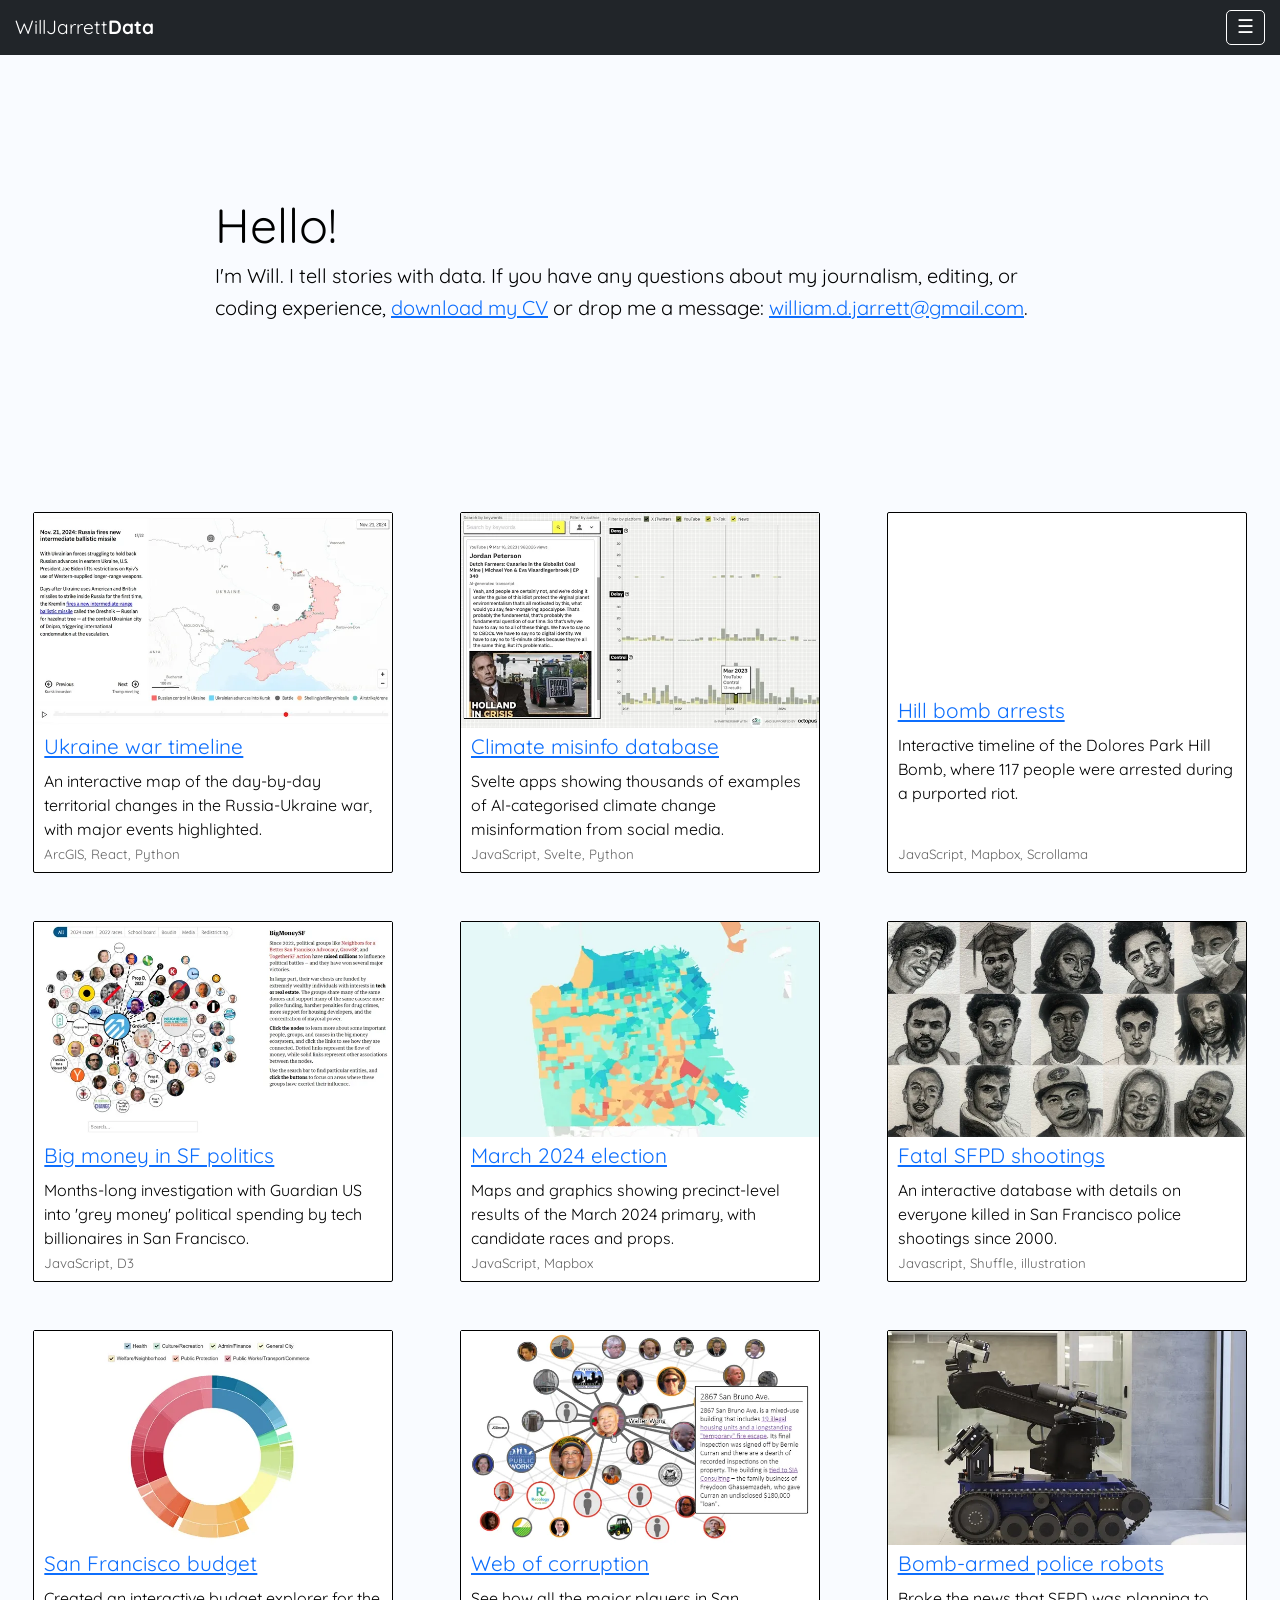
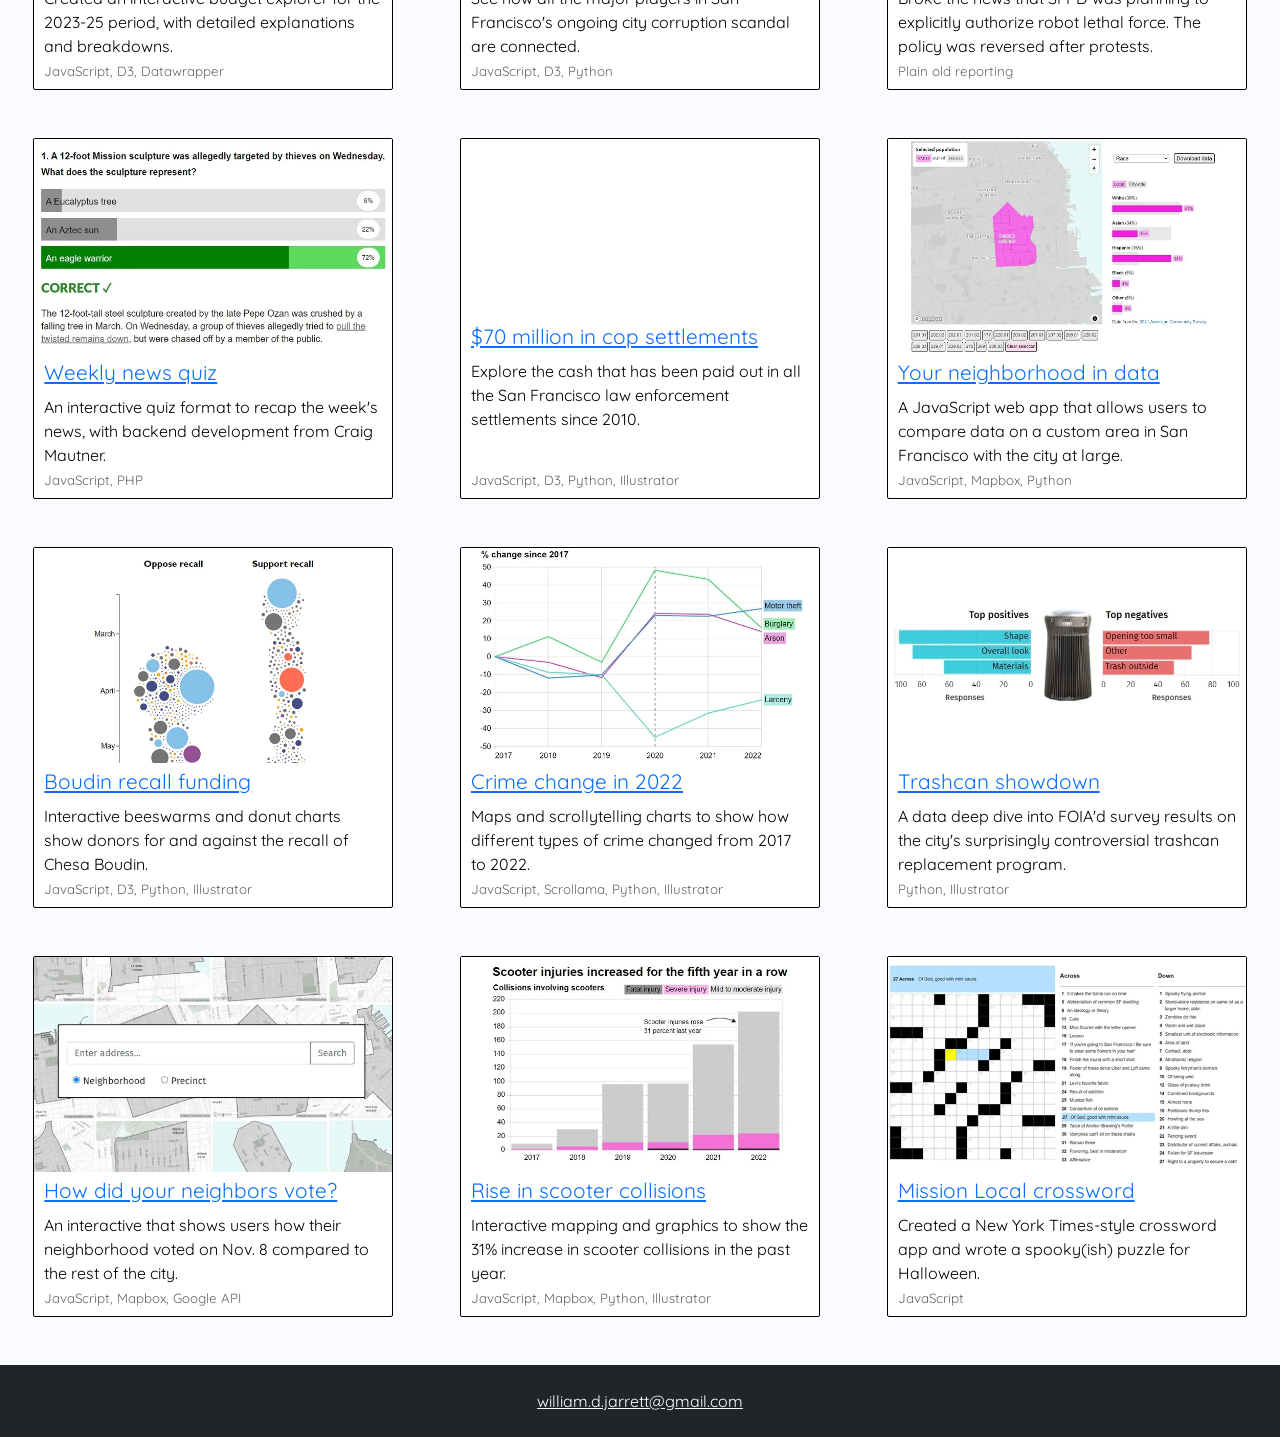
==== commit be3e2857: "update May 2026" ====
--- a/index.html
+++ b/index.html
@@ -1 +1,27 @@
-<!doctype html><html lang="en"><head><meta charset="utf-8"/><link rel="icon" href="/static/images/favicon.png"/><meta name="viewport" content="width=device-width,initial-scale=1"/><meta name="theme-color" content="#000000"/><meta name="description" content="Projects and CV of journalist and developer Will Jarrett"/><title>Home | Will Jarrett Data</title><script defer="defer" src="/static/js/main.25a721a6.js"></script><link href="/static/css/main.b588679b.css" rel="stylesheet"></head><body><noscript>You need to enable JavaScript to run this site.</noscript><div id="root"></div></body></html>+<!DOCTYPE html>
+<html lang="en">
+<head>
+    <meta charset="UTF-8">
+    <meta name="viewport" content="width=device-width, initial-scale=1.0">
+    <link rel="icon" type="image/png" href="./favicon.png">
+    <title>Home | Will Jarrett Data</title>
+    <link rel="stylesheet" href="styles.css">
+</head>
+<body>
+    <div id="site-header"></div>
+
+    <main>
+        <section class="intro">
+            <h1 class="intro-title">Hello!</h1>
+            <p class="intro-text">I'm Will. I tell stories with data. If you have any questions about my journalism, editing, or coding experience, <a target="_blank" rel="noreferrer" href="./assets/files/WillJarrett_CV.pdf">download my CV</a> or drop me a message: <a href="mailto:william.d.jarrett@gmail.com">william.d.jarrett@gmail.com</a>.</p>
+        </section>
+        <section class="articles" id="articles"></section>
+    </main>
+
+    <div id="site-footer"></div>
+
+    <script src="/assets/data/article-data.js"></script>
+    <script src="/assets/partials.js"></script>
+    <script src="/script.js"></script>
+</body>
+</html>
--- a/styles.css
+++ b/styles.css
@@ -0,0 +1,331 @@
+@import url('https://fonts.googleapis.com/css2?family=Quicksand:wght@300..700&display=swap');
+body {
+  margin: 0;
+  background-color: #f9fbff;
+  font-family: 'Quicksand', 'Roboto', sans-serif;
+  -webkit-font-smoothing: antialiased;
+  -moz-osx-font-smoothing: grayscale;
+}
+
+a {
+  color: #0d6efd;
+}
+
+.intro {
+    max-width: 850px;
+    text-align: left;
+    margin: 140px auto;
+    padding: 0 20px;
+}
+
+.intro-title {
+    font-size: 3rem;
+    font-weight: 400;
+    margin: 0;
+}
+
+.intro-text {
+    font-size: 1.25rem;
+    font-weight: 400;
+    line-height: 2rem;
+    margin: 5px 0;
+}
+
+.articles {
+    display: grid;
+    grid-template-columns: repeat(auto-fit, minmax(clamp(260px, 33%, 320px), 1fr));
+    gap: 3rem;
+    justify-items: center;
+    max-width: 1300px;
+    margin: 0 auto;
+    padding: 3rem 1.5rem;
+}
+
+.article {
+    width: 100%;
+    max-width: 360px;
+    display: flex;
+    flex-direction: column;
+    height: 100%;
+}
+
+.article:hover {
+    transition: 0.05s ease-in-out;
+    filter: none;
+    -webkit-filter: brightness(90%);
+}
+
+.article-link {
+    text-decoration: none;
+    color: inherit;
+    display: flex;
+    flex-direction: column;
+    height: 100%;
+}
+
+.article-inner {
+    display: flex;
+    flex-direction: column;
+    justify-content: space-between;
+    background-color: #fff;
+    border: 1px solid #000000;
+    border-radius: 2px;
+    height: 100%;
+    padding-bottom: 10px;
+}
+
+.article-image {
+    width: 100%;
+    object-fit: cover;
+}
+
+.article-title {
+    color: #0d6efd;
+    text-decoration: underline;
+    font-size: 1.3rem;
+    font-weight: 400;
+    margin: 5px 0;
+    padding: 0 10px;
+}
+
+.article-text {
+    font-size: 1rem;
+    font-weight: 400;
+    line-height: 1.5rem;
+    margin: 5px 0;
+    padding: 0 10px;
+    flex-grow: 1;
+}
+
+.article-tags {
+    color: #666666;
+    padding: 0 10px;
+    margin: 0;
+}
+
+strong {
+    font-weight: 700;
+}
+
+.header {
+    color: white;
+    background-color: #212529;
+    padding: 0 15px;
+}
+
+.visible, .hidden {
+    margin: 0 auto;
+    width: 100%;
+    box-sizing: border-box;
+}
+
+/* visible styles */
+.visible {
+    display: flex;
+    justify-content: space-between;
+    padding: 10px 0;
+}
+
+.visible-title {
+    font-size: 1.2rem;
+    font-weight: 400;
+    margin: 5px 20px 5px 0;
+    user-select: none;
+    color: white;
+    text-decoration: none;
+}
+
+.visible-title-link {
+    text-decoration: none;
+}
+
+.visible-button {
+    background-color: #212529;
+    border: 1px solid white;
+    border-radius: 5px;
+    padding: 4px 10px 6px 10px;
+    color: white;
+    font-size: 1.2rem;
+    cursor: pointer;
+    user-select: none;
+}
+
+.visible-button:hover {
+    background-color: white;
+    color: #212529;
+    transition: 0.3s ease;
+}
+
+/* hidden styles */
+.hidden {
+    display: grid;
+    grid-template-rows: 0fr;
+    transition: grid-template-rows 0.5s ease;
+}
+
+.hidden-inner {
+    display: flex;
+    justify-content: space-between;
+    width: 100%;
+    overflow: hidden;
+}
+
+.hidden-title {
+    font-size: 1.5rem;
+    font-weight: 400;
+    margin-bottom: 5px;
+}
+
+.hidden-about {
+    max-width: 700px;
+    margin: 5px 0;
+}
+
+.hidden-about-text {
+    color: #ffffff80;
+    line-height: 1.5rem;
+    font-weight: 400;
+    font-size: 1rem;
+    margin: 10px 0;
+}
+
+.hidden-contact {
+    margin: 5px 20px;
+}
+
+.hidden-contact-list {
+    list-style: none;
+    padding: 0;
+    margin: 0;
+}
+
+.hidden-contact-list-item {
+    line-height: 2rem;
+}
+
+.hidden-contact-list-item a {
+    color: white;
+    text-decoration: underline;
+}
+
+@media (max-width: 600px) {
+    .hidden-inner {
+        flex-direction: column;
+        align-items: flex-start;
+    }
+    .hidden-contact {
+        margin: 5px 0 20px 0;
+    }
+}
+
+/* open or closed styles */
+.hidden.closed {
+    grid-template-rows: 0fr;
+}
+
+.hidden.open {
+    grid-template-rows: 1fr;
+}
+
+.footer {
+    background-color: #212529;
+    color: white;
+    padding: 10px;
+    text-align: center;
+}
+
+.footer a {
+    color: inherit;
+    text-decoration: underline;
+}
+
+/* article pages */
+
+.article-header-image {
+    width: 100%;
+    height: 400px;
+    object-fit: cover;
+    display: block;
+}
+
+.article-page-content {
+    max-width: 750px;
+    margin: 0 auto;
+    padding: 30px 20px;
+}
+
+.article-page-content:first-of-type {
+    padding-top: 40px;
+}
+
+.article-page-content:last-of-type {
+    padding-bottom: 60px;
+}
+
+.article-page-fullwidth {
+    max-width: 1000px;
+    margin: 0 auto;
+    padding: 20px;
+    box-sizing: border-box;
+}
+
+.article-page-title {
+    font-size: 2rem;
+    font-weight: 600;
+    line-height: 1.2;
+    margin: 0 0 10px 0;
+}
+
+.article-page-byline {
+    color: #666666;
+    font-size: 1rem;
+    margin: 0 0 30px 0;
+}
+
+.article-page-body {
+    font-size: 1.125rem;
+    line-height: 1.7;
+}
+
+.article-page-body p {
+    margin: 1em 0;
+}
+
+.article-page-body a {
+    color: #0d6efd;
+}
+
+.article-page-body figure {
+    margin: 2em 0;
+}
+
+.article-page-body figure img {
+    width: 100%;
+    height: auto;
+    display: block;
+}
+
+.article-page-body figcaption {
+    color: #666666;
+    font-size: 0.95rem;
+    margin-top: 6px;
+}
+
+@media (max-width: 600px) {
+    .article-header-image {
+        height: 240px;
+    }
+    .article-page-title {
+        font-size: 1.75rem;
+    }
+    .article-page-body {
+        font-size: 1.05rem;
+    }
+}
+
+.article-page-body h2 {
+    font-size: 1.5rem;
+    font-weight: 700;
+    margin-top: 2.5em;
+    margin-bottom: 0.5em;
+}
